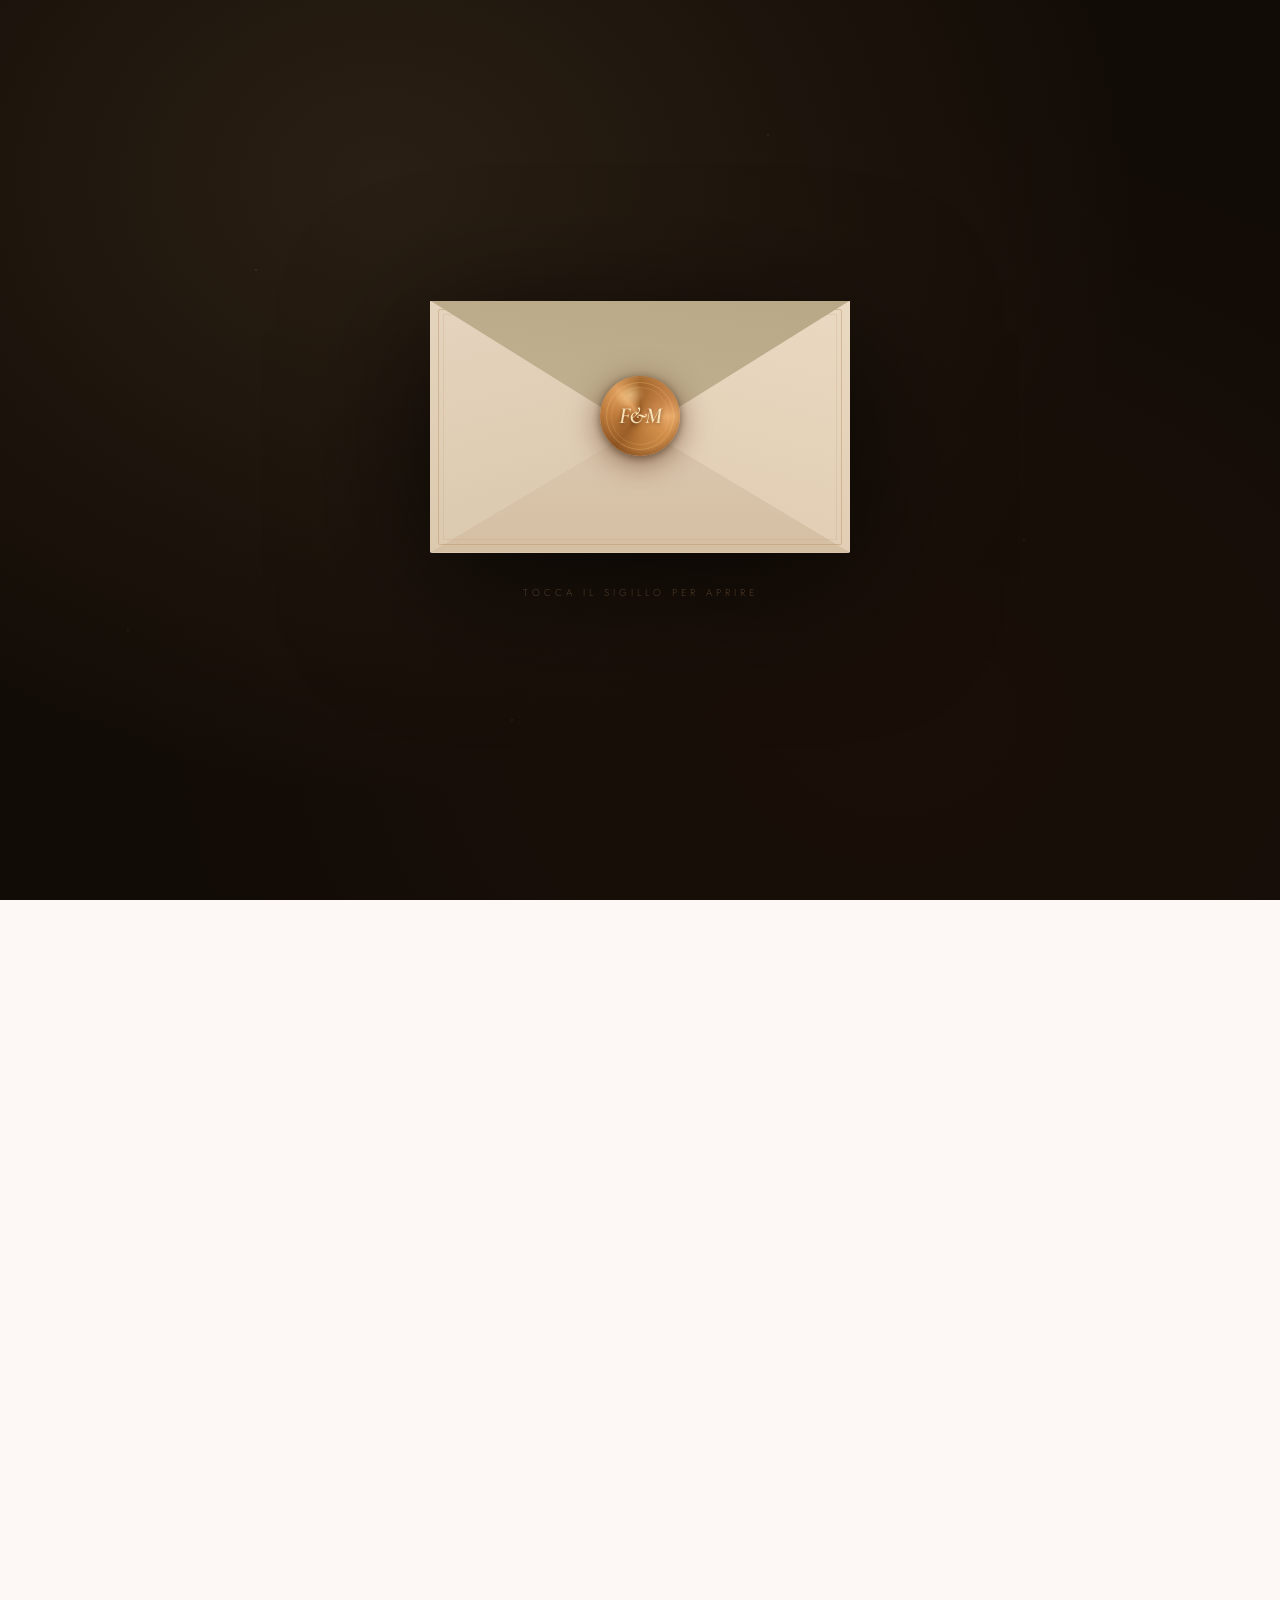
==== index.html @ bd27b8a8 "Update index.html Aggiunta busta animata" ====
<!DOCTYPE html>
<html lang="it">
<head>
  <meta charset="UTF-8"/>
  <meta name="viewport" content="width=device-width, initial-scale=1.0"/>
  <title>Francesco & Marilena — 17 Giugno 2027</title>
  <link rel="preconnect" href="https://fonts.googleapis.com">
  <link href="https://fonts.googleapis.com/css2?family=Cormorant+Garamond:ital,wght@0,300;0,400;0,600;1,300;1,400&family=Jost:wght@300;400&display=swap" rel="stylesheet">
  <style>
    *, *::before, *::after { box-sizing: border-box; margin: 0; padding: 0; }
    :root {
      --cream: #fdf8f5;
      --gold: #c4956a;
      --gold-light: #e8d5c8;
      --brown-dark: #2c2220;
      --brown-mid: #6b5548;
      --brown-light: #8a7060;
    }
    html, body { height: 100%; font-family: 'Jost', sans-serif; font-weight: 300; background: var(--cream); }
    body { max-width: 720px; margin: 0 auto; }

    /* ══════════════════════════════
       ENVELOPE SCREEN
    ══════════════════════════════ */
    #envelope-screen {
      position: fixed; inset: 0; z-index: 1000;
      display: flex; align-items: center; justify-content: center;
      overflow: hidden;
      transition: opacity 1s ease;
    }
    #envelope-screen.hide { opacity: 0; pointer-events: none; }

    /* Marble/dark linen background */
    .env-bg {
      position: absolute; inset: 0;
      background:
        radial-gradient(ellipse at 30% 20%, #2a1f14 0%, transparent 60%),
        radial-gradient(ellipse at 70% 80%, #1a0f08 0%, transparent 60%),
        #120c06;
    }

    /* Subtle gold dust particles */
    .env-bg::after {
      content: '';
      position: absolute; inset: 0;
      background-image:
        radial-gradient(1px 1px at 20% 30%, rgba(196,149,106,0.4) 0%, transparent 100%),
        radial-gradient(1px 1px at 60% 15%, rgba(196,149,106,0.3) 0%, transparent 100%),
        radial-gradient(1px 1px at 80% 60%, rgba(196,149,106,0.25) 0%, transparent 100%),
        radial-gradient(1px 1px at 40% 80%, rgba(196,149,106,0.3) 0%, transparent 100%),
        radial-gradient(1px 1px at 10% 70%, rgba(196,149,106,0.2) 0%, transparent 100%);
      animation: twinkle 4s ease-in-out infinite alternate;
    }
    @keyframes twinkle {
      from { opacity: 0.4; }
      to   { opacity: 1; }
    }

    .env-scene {
      position: relative; z-index: 1;
      display: flex; flex-direction: column; align-items: center; gap: 0;
    }

    /* ── ENVELOPE WRAPPER ── */
    .env-wrap {
      position: relative;
      width: min(420px, 88vw);
    }

    /* ── THE CARD (rises out) ── */
    .env-card {
      position: absolute;
      bottom: 22%;
      left: 50%;
      transform: translateX(-50%) translateY(0px);
      width: 76%;
      z-index: 4;
      opacity: 0;
      transition:
        transform 1.2s cubic-bezier(.15,.85,.2,1) 0.6s,
        opacity   0.4s ease 0.6s;

      /* Luxury card styling */
      background: linear-gradient(145deg, #fefaf7 0%, #f8f0e8 100%);
      border: 0.5px solid rgba(196,149,106,0.4);
      border-radius: 2px;
      padding: 2rem 1.6rem 1.8rem;
      text-align: center;
      box-shadow:
        0 2px 0 rgba(196,149,106,0.2),
        0 8px 40px rgba(0,0,0,0.25),
        inset 0 0 30px rgba(196,149,106,0.04);
    }
    .env-wrap.opening .env-card {
      opacity: 1;
      transform: translateX(-50%) translateY(-105%);
    }

    /* Card inner border */
    .env-card::before {
      content: '';
      position: absolute; inset: 8px;
      border: 0.5px solid rgba(196,149,106,0.25);
      border-radius: 1px;
      pointer-events: none;
    }

    .card-eyebrow {
      font-size: 8px; letter-spacing: 5px; text-transform: uppercase;
      color: var(--gold); margin-bottom: 1rem; opacity: 0.8;
    }
    .card-ornament {
      display: flex; align-items: center; gap: 10px; margin-bottom: 1rem;
    }
    .card-ornament-line { flex: 1; height: 0.5px; background: var(--gold-light); }
    .card-ornament-diamond {
      width: 5px; height: 5px; background: var(--gold);
      transform: rotate(45deg); opacity: 0.7; flex-shrink: 0;
    }
    .card-names {
      font-family: 'Cormorant Garamond', serif;
      font-size: clamp(22px, 6vw, 30px);
      font-weight: 300; font-style: italic;
      color: var(--brown-dark); line-height: 1.15;
      margin-bottom: 0.8rem;
    }
    .card-amp { color: var(--gold); }
    .card-date {
      font-size: 9px; letter-spacing: 4px; text-transform: uppercase;
      color: var(--brown-light); margin-top: 0.4rem;
    }

    /* ── ENVELOPE BOX ── */
    .env-box {
      position: relative;
      width: 100%;
      padding-top: 60%;
      border-radius: 3px;
      overflow: visible;
      filter: drop-shadow(0 30px 70px rgba(0,0,0,0.7));
    }

    /* Base (front face of envelope) */
    .env-base {
      position: absolute; inset: 0;
      background: linear-gradient(160deg, #f2e6d8 0%, #e8d8c4 50%, #ddc9b0 100%);
      border-radius: 3px;
      z-index: 1;
    }

    /* Linen texture overlay */
    .env-base::after {
      content: '';
      position: absolute; inset: 0;
      background-image:
        repeating-linear-gradient(0deg, transparent, transparent 2px, rgba(255,255,255,0.03) 2px, rgba(255,255,255,0.03) 4px),
        repeating-linear-gradient(90deg, transparent, transparent 2px, rgba(255,255,255,0.02) 2px, rgba(255,255,255,0.02) 4px);
      border-radius: 3px;
    }

    /* Gold border frame */
    .env-border {
      position: absolute; inset: 8px;
      border: 0.5px solid rgba(196,149,106,0.5);
      border-radius: 2px;
      z-index: 3;
      pointer-events: none;
    }
    .env-border::before {
      content: '';
      position: absolute; inset: 4px;
      border: 0.5px solid rgba(196,149,106,0.2);
      border-radius: 1px;
    }

    /* Side folds (V shapes) */
    .env-fold-left {
      position: absolute; inset: 0; z-index: 2;
      background: linear-gradient(165deg, #e5d4be 0%, #d8c5a8 100%);
      clip-path: polygon(0 0, 0 100%, 50% 50%);
    }
    .env-fold-right {
      position: absolute; inset: 0; z-index: 2;
      background: linear-gradient(195deg, #ead9c2 0%, #ddc9ae 100%);
      clip-path: polygon(100% 0, 100% 100%, 50% 50%);
    }
    .env-fold-bottom {
      position: absolute; inset: 0; z-index: 2;
      background: linear-gradient(0deg, #d4bfa3 0%, #e2d0b8 100%);
      clip-path: polygon(0 100%, 100% 100%, 50% 50%);
    }

    /* Top flap — opens upward with 3D rotation */
    .env-flap-wrap {
      position: absolute; inset: 0; z-index: 12;
      clip-path: polygon(0 0, 100% 0, 50% 52%);
      transform-origin: top center;
      transform: rotateX(0deg);
      transition: transform 1s cubic-bezier(.4,0,.15,1);
      transform-style: preserve-3d;
    }
    .env-wrap.opening .env-flap-wrap {
      transform: rotateX(-190deg);
    }
    .env-flap-front {
      position: absolute; inset: 0;
      background: linear-gradient(170deg, #eddec8 0%, #e2ceB5 60%, #d8c2a0 100%);
    }
    .env-flap-back {
      position: absolute; inset: 0;
      background: linear-gradient(170deg, #c8b898 0%, #b8a888 100%);
      transform: rotateX(180deg);
      backface-visibility: visible;
    }

    /* Flap inner triangle line */
    .env-flap-front::after {
      content: '';
      position: absolute; bottom: 0; left: 0; right: 0; height: 1px;
      background: linear-gradient(90deg, transparent, rgba(196,149,106,0.4), transparent);
    }

    /* ── WAX SEAL ── */
    .env-seal-wrap {
      position: absolute;
      top: 46%; left: 50%;
      transform: translate(-50%, -50%);
      z-index: 20;
      cursor: pointer;
    }

    .env-seal {
      width: 80px; height: 80px;
      border-radius: 50%;
      position: relative;
      transition: transform 0.35s cubic-bezier(.2,.8,.3,1);
    }
    .env-seal-wrap:hover .env-seal {
      transform: scale(1.12);
    }

    /* Outer glow ring */
    .env-seal::before {
      content: '';
      position: absolute; inset: -6px;
      border-radius: 50%;
      background: radial-gradient(circle, rgba(196,149,106,0.2) 0%, transparent 70%);
      animation: sealGlow 2.5s ease-in-out infinite;
    }
    @keyframes sealGlow {
      0%, 100% { opacity: 0.4; transform: scale(1); }
      50%       { opacity: 1;   transform: scale(1.08); }
    }

    .env-seal-body {
      width: 100%; height: 100%;
      border-radius: 50%;
      background: conic-gradient(
        from 0deg,
        #a0632a 0deg, #c9854a 60deg, #e8aa6a 90deg,
        #d4924e 120deg, #b87838 180deg, #9a5e28 220deg,
        #c48040 280deg, #e0a060 320deg, #a0632a 360deg
      );
      box-shadow:
        0 6px 30px rgba(80,30,0,0.6),
        0 2px 8px rgba(0,0,0,0.4),
        inset 0 2px 6px rgba(255,200,120,0.3),
        inset 0 -2px 6px rgba(60,20,0,0.4);
      position: relative;
      overflow: hidden;
    }

    /* Shine on wax */
    .env-seal-body::before {
      content: '';
      position: absolute;
      top: 8%; left: 18%;
      width: 40%; height: 30%;
      background: radial-gradient(ellipse, rgba(255,230,170,0.45) 0%, transparent 70%);
      border-radius: 50%;
      transform: rotate(-20deg);
    }

    .env-seal-ring1 {
      position: absolute; inset: 6px;
      border-radius: 50%;
      border: 1px solid rgba(255,215,140,0.25);
    }
    .env-seal-ring2 {
      position: absolute; inset: 11px;
      border-radius: 50%;
      border: 0.5px solid rgba(255,215,140,0.15);
    }
    .env-seal-monogram {
      position: absolute; inset: 0;
      display: flex; align-items: center; justify-content: center;
      font-family: 'Cormorant Garamond', serif;
      font-size: 23px; font-style: italic; font-weight: 600;
      color: rgba(255,238,195,0.92);
      text-shadow: 0 1px 4px rgba(40,10,0,0.6), 0 0 12px rgba(255,180,80,0.2);
      letter-spacing: -1px;
    }

    /* ── HINT TEXT ── */
    .env-hint {
      margin-top: 32px;
      font-size: 10px; letter-spacing: 4px; text-transform: uppercase;
      color: rgba(196,149,106,0.5);
      animation: glimmer 2.5s ease-in-out infinite;
      text-align: center;
    }
    @keyframes glimmer {
      0%, 100% { opacity: 0.3; }
      50%       { opacity: 0.9; }
    }

    /* ══════════════════════════════
       MAIN SITE
    ══════════════════════════════ */
    #site { opacity: 0; transition: opacity 0.9s ease 0.2s; }
    #site.show { opacity: 1; }

    nav {
      position: sticky; top: 0; z-index: 100;
      background: rgba(253,248,245,0.96);
      backdrop-filter: blur(8px);
      border-bottom: 0.5px solid var(--gold-light);
      display: flex; justify-content: center; flex-wrap: wrap;
    }
    nav a {
      font-size: 10px; letter-spacing: 3px; text-transform: uppercase;
      color: var(--brown-light); text-decoration: none;
      padding: 16px 12px; border-bottom: 2px solid transparent;
      transition: color 0.2s, border-color 0.2s;
    }
    nav a:hover, nav a.active { color: var(--gold); border-bottom-color: var(--gold); }

    .hero {
      position: relative; text-align: center;
      height: 100vh; min-height: 560px; max-height: 780px;
      display: flex; align-items: center; justify-content: center; overflow: hidden;
    }
    .hero-bg {
      position: absolute; inset: 0;
      background-image: url('commenda.jpg');
      background-size: cover; background-position: center;
      filter: brightness(0.48); transition: transform 10s ease;
    }
    .hero:hover .hero-bg { transform: scale(1.04); }
    .hero-content { position: relative; z-index: 1; padding: 0 2rem; }
    .hero-label {
      font-size: 10px; letter-spacing: 5px; text-transform: uppercase;
      color: rgba(255,255,255,0.7); margin-bottom: 1.4rem;
      opacity: 0; animation: fadeUp 0.8s ease forwards 0.2s;
    }
    .hero-names {
      font-family: 'Cormorant Garamond', serif;
      font-size: clamp(48px, 12vw, 78px);
      font-weight: 300; font-style: italic; color: #fff; line-height: 1.05;
      opacity: 0; animation: fadeUp 0.8s ease forwards 0.4s;
    }
    .hero-amp { color: var(--gold); }
    .hero-date {
      font-size: 11px; letter-spacing: 4px; text-transform: uppercase;
      color: rgba(255,255,255,0.65); margin-top: 1.4rem;
      opacity: 0; animation: fadeUp 0.8s ease forwards 0.6s;
    }
    .hero-scroll {
      position: absolute; bottom: 2.5rem; left: 50%; transform: translateX(-50%);
      z-index: 1; display: flex; flex-direction: column; align-items: center; gap: 8px;
      color: rgba(255,255,255,0.5); font-size: 10px; letter-spacing: 2px; text-transform: uppercase;
      animation: bounce 2s infinite;
    }
    @keyframes bounce {
      0%, 100% { transform: translateX(-50%) translateY(0); }
      50%       { transform: translateX(-50%) translateY(6px); }
    }
    @keyframes fadeUp {
      from { opacity: 0; transform: translateY(16px); }
      to   { opacity: 1; transform: translateY(0); }
    }

    .divider {
      display: flex; align-items: center; gap: 12px;
      padding: 0 2.5rem; margin: 2.5rem 0;
    }
    .div-line { flex: 1; height: 0.5px; background: var(--gold-light); }
    .div-dot { width: 5px; height: 5px; border-radius: 50%; background: var(--gold); opacity: 0.7; }

    .countdown {
      display: flex; justify-content: center; gap: 2rem; padding: 2.5rem 2rem 0;
    }
    .countdown-item { text-align: center; }
    .countdown-num {
      font-family: 'Cormorant Garamond', serif; font-size: 38px;
      font-weight: 300; color: var(--gold); line-height: 1; display: block;
    }
    .countdown-label {
      font-size: 9px; letter-spacing: 2px; text-transform: uppercase;
      color: var(--brown-light); margin-top: 4px;
    }

    .section-label {
      font-size: 10px; letter-spacing: 4px; color: var(--gold);
      text-transform: uppercase; margin-bottom: 0.4rem; text-align: center;
    }
    .body-text {
      font-size: 15px; color: var(--brown-mid); line-height: 1.9;
      text-align: center; max-width: 520px; margin: 0 auto;
    }

    .quick-links {
      display: grid; grid-template-columns: repeat(3, 1fr); gap: 12px;
      padding: 0 2.5rem 3rem;
    }
    .quick-link {
      background: #fff; border: 0.5px solid var(--gold-light);
      border-radius: 12px; padding: 1.4rem 1rem; text-align: center;
      text-decoration: none; transition: border-color 0.2s, transform 0.2s; display: block;
    }
    .quick-link:hover { border-color: var(--gold); transform: translateY(-2px); }
    .quick-link-icon { font-size: 18px; color: var(--gold); opacity: 0.8; margin-bottom: 8px; }
    .quick-link-label { font-size: 10px; letter-spacing: 2px; text-transform: uppercase; color: var(--brown-light); }

    footer {
      text-align: center; padding: 3rem 2rem 2rem;
      border-top: 0.5px solid var(--gold-light); margin-top: 2rem;
    }
    .footer-names { font-family: 'Cormorant Garamond', serif; font-size: 26px; font-style: italic; color: var(--gold); opacity: 0.8; }
    .footer-sub { font-size: 10px; letter-spacing: 3px; color: var(--brown-light); text-transform: uppercase; margin-top: 6px; }
    .footer-nav { display: flex; justify-content: center; gap: 16px; margin-top: 1.5rem; flex-wrap: wrap; }
    .footer-nav a { font-size: 10px; letter-spacing: 2px; text-transform: uppercase; color: var(--brown-light); text-decoration: none; transition: color 0.2s; }
    .footer-nav a:hover { color: var(--gold); }

    @media (max-width: 500px) {
      .quick-links { grid-template-columns: 1fr 1fr; }
      nav a { padding: 12px 8px; font-size: 9px; letter-spacing: 2px; }
      .countdown { gap: 1.2rem; }
    }
  </style>
</head>
<body>

<!-- ═══════ ENVELOPE ═══════ -->
<div id="envelope-screen">
  <div class="env-bg"></div>

  <div class="env-scene">
    <div class="env-wrap" id="envWrap">

      <!-- CARD that rises -->
      <div class="env-card">
        <p class="card-eyebrow">Save the date</p>
        <div class="card-ornament">
          <div class="card-ornament-line"></div>
          <div class="card-ornament-diamond"></div>
          <div class="card-ornament-line"></div>
        </div>
        <h2 class="card-names">Francesco <span class="card-amp">&</span> Marilena</h2>
        <div class="card-ornament" style="margin-top:0.8rem; margin-bottom:0.6rem;">
          <div class="card-ornament-line"></div>
          <div class="card-ornament-diamond"></div>
          <div class="card-ornament-line"></div>
        </div>
        <p class="card-date">17 · VI · 2027 &nbsp;·&nbsp; Sicilia</p>
      </div>

      <!-- ENVELOPE BOX -->
      <div class="env-box" style="perspective: 900px;">
        <div class="env-base"></div>
        <div class="env-fold-left"></div>
        <div class="env-fold-right"></div>
        <div class="env-fold-bottom"></div>
        <div class="env-border"></div>

        <!-- TOP FLAP -->
        <div class="env-flap-wrap" style="perspective: 900px;">
          <div class="env-flap-front"></div>
          <div class="env-flap-back"></div>
        </div>

        <!-- WAX SEAL -->
        <div class="env-seal-wrap" id="envSeal">
          <div class="env-seal">
            <div class="env-seal-body">
              <div class="env-seal-ring1"></div>
              <div class="env-seal-ring2"></div>
              <div class="env-seal-monogram">F&M</div>
            </div>
          </div>
        </div>

      </div>
    </div>

    <p class="env-hint">tocca il sigillo per aprire</p>
  </div>
</div>

<!-- ═══════ SITE ═══════ -->
<div id="site">
  <nav>
    <a href="index.html" class="active">Home</a>
    <a href="storia.html">Storia</a>
    <a href="cerimonia.html">Cerimonia</a>
    <a href="ricevimento.html">Ricevimento</a>
    <a href="programma.html">Programma</a>
    <a href="rsvp.html">RSVP</a>
    <a href="regalo.html">Regalo</a>
  </nav>

  <div class="hero">
    <div class="hero-bg"></div>
    <div class="hero-content">
      <p class="hero-label">Si sposano</p>
      <h1 class="hero-names">Francesco <span class="hero-amp">&</span> Marilena</h1>
      <p class="hero-date">17 Giugno 2027 &nbsp;·&nbsp; Sicilia</p>
    </div>
    <div class="hero-scroll"><span>↓</span>scorri</div>
  </div>

  <div class="countdown">
    <div class="countdown-item"><span class="countdown-num" id="cd-days">—</span><span class="countdown-label">Giorni</span></div>
    <div class="countdown-item"><span class="countdown-num" id="cd-hours">—</span><span class="countdown-label">Ore</span></div>
    <div class="countdown-item"><span class="countdown-num" id="cd-mins">—</span><span class="countdown-label">Minuti</span></div>
    <div class="countdown-item"><span class="countdown-num" id="cd-secs">—</span><span class="countdown-label">Secondi</span></div>
  </div>

  <div class="divider"><div class="div-line"></div><div class="div-dot"></div><div class="div-line"></div></div>

  <div style="padding: 0 2.5rem 2rem; text-align: center;">
    <p class="section-label">Vi aspettiamo</p>
    <p class="body-text">"Vi aspettiamo per condividere con voi il giorno più bello della nostra vita, tra i profumi e i colori della nostra amata Sicilia."</p>
  </div>

  <div class="quick-links">
    <a class="quick-link" href="storia.html"><div class="quick-link-icon">✦</div><div class="quick-link-label">La nostra storia</div></a>
    <a class="quick-link" href="cerimonia.html"><div class="quick-link-icon">✦</div><div class="quick-link-label">Cerimonia</div></a>
    <a class="quick-link" href="ricevimento.html"><div class="quick-link-icon">✦</div><div class="quick-link-label">Ricevimento</div></a>
    <a class="quick-link" href="programma.html"><div class="quick-link-icon">✦</div><div class="quick-link-label">Programma</div></a>
    <a class="quick-link" href="rsvp.html"><div class="quick-link-icon">✦</div><div class="quick-link-label">RSVP</div></a>
    <a class="quick-link" href="regalo.html"><div class="quick-link-icon">✦</div><div class="quick-link-label">Lista nozze</div></a>
  </div>

  <footer>
    <p class="footer-names">Francesco & Marilena</p>
    <p class="footer-sub">17 Giugno 2027 · Con amore</p>
    <nav class="footer-nav">
      <a href="storia.html">Storia</a>
      <a href="cerimonia.html">Cerimonia</a>
      <a href="ricevimento.html">Ricevimento</a>
      <a href="programma.html">Programma</a>
      <a href="rsvp.html">RSVP</a>
      <a href="regalo.html">Regalo</a>
    </nav>
  </footer>
</div>

<script>
  const seal   = document.getElementById('envSeal');
  const wrap   = document.getElementById('envWrap');
  const screen = document.getElementById('envelope-screen');
  const site   = document.getElementById('site');

  seal.addEventListener('click', () => {
    wrap.classList.add('opening');
    setTimeout(() => {
      screen.classList.add('hide');
      site.classList.add('show');
    }, 1800);
  });

  screen.addEventListener('transitionend', e => {
    if (e.propertyName === 'opacity' && screen.classList.contains('hide')) {
      screen.style.display = 'none';
    }
  });

  function tick() {
    const diff = new Date('2027-06-17T16:00:00') - new Date();
    if (diff <= 0) return;
    document.getElementById('cd-days').textContent  = Math.floor(diff / 86400000);
    document.getElementById('cd-hours').textContent = Math.floor((diff % 86400000) / 3600000);
    document.getElementById('cd-mins').textContent  = Math.floor((diff % 3600000) / 60000);
    document.getElementById('cd-secs').textContent  = Math.floor((diff % 60000) / 1000);
  }
  tick(); setInterval(tick, 1000);
</script>
</body>
</html>
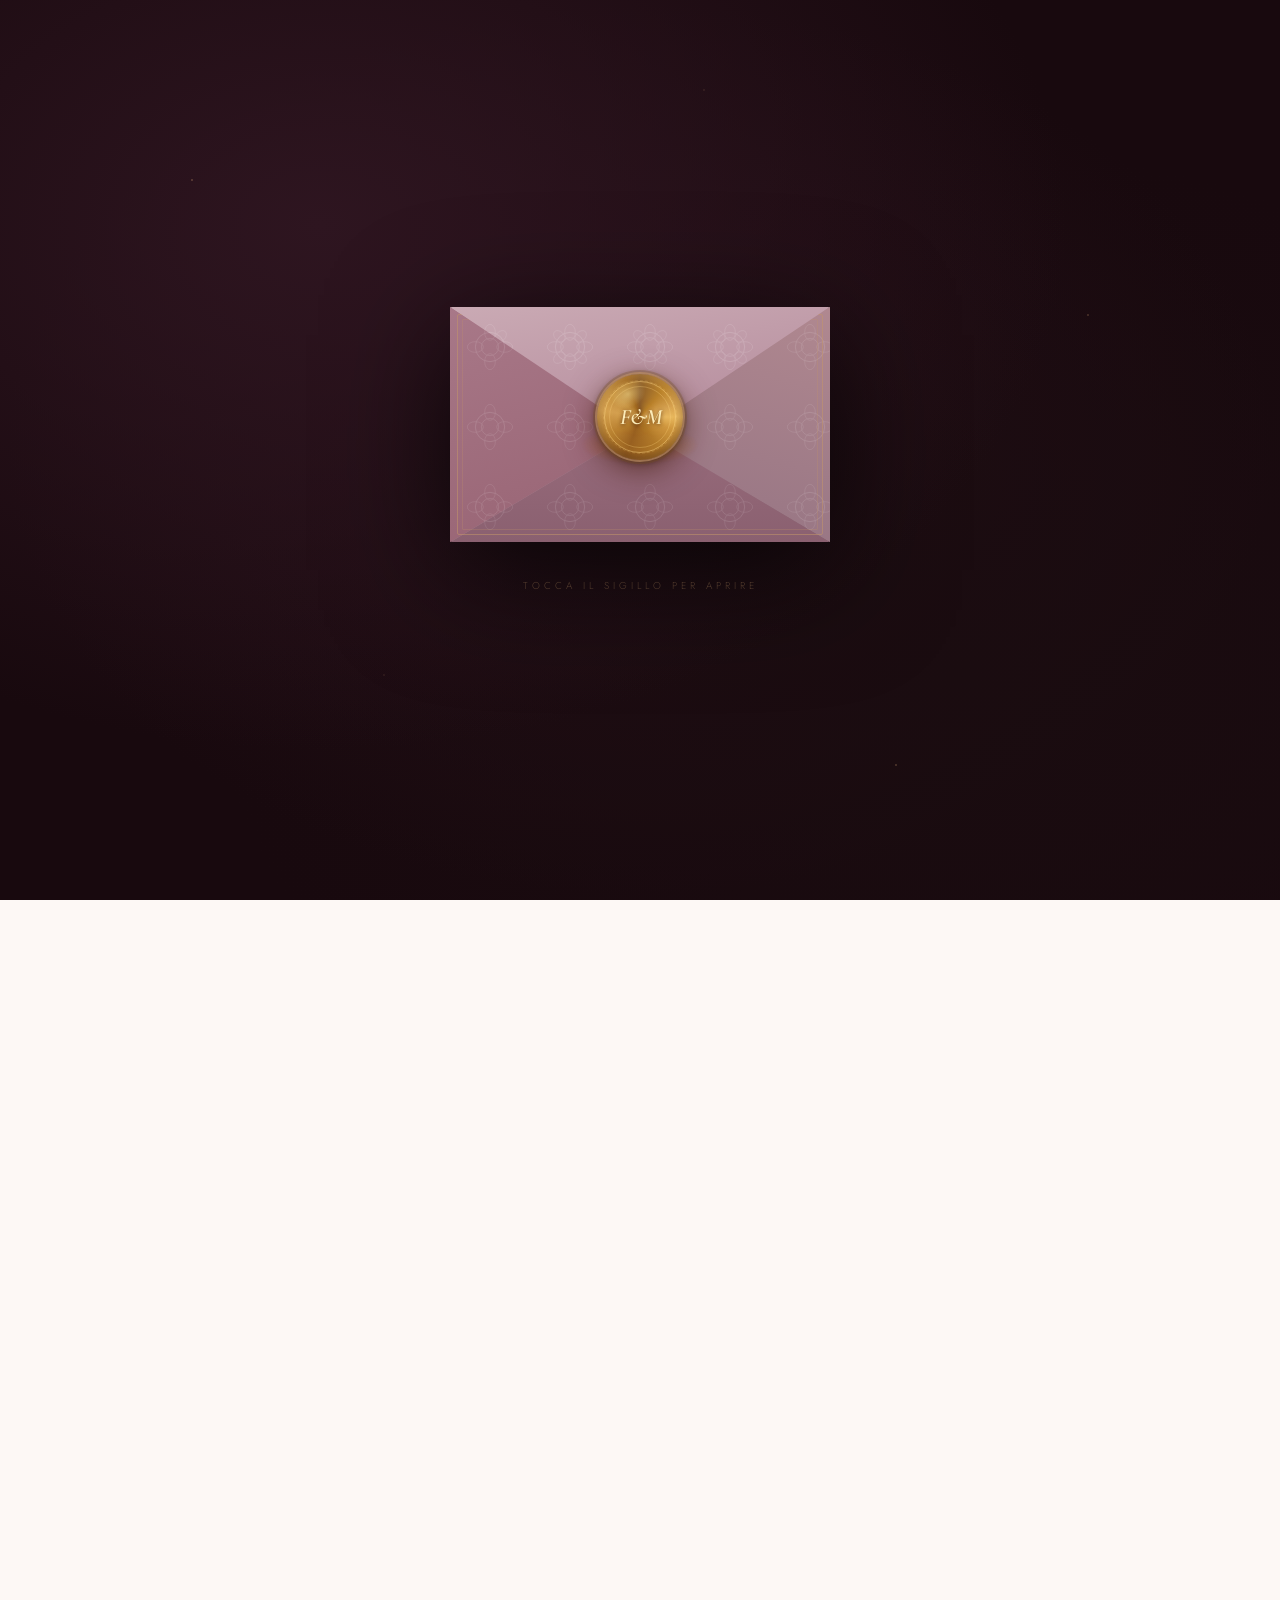
==== commit e23a6983: "Update index.html Biglietto in anteprima" ====
--- a/index.html
+++ b/index.html
@@ -5,7 +5,7 @@
   <meta name="viewport" content="width=device-width, initial-scale=1.0"/>
   <title>Francesco & Marilena — 17 Giugno 2027</title>
   <link rel="preconnect" href="https://fonts.googleapis.com">
-  <link href="https://fonts.googleapis.com/css2?family=Cormorant+Garamond:ital,wght@0,300;0,400;0,600;1,300;1,400&family=Jost:wght@300;400&display=swap" rel="stylesheet">
+  <link href="https://fonts.googleapis.com/css2?family=Cormorant+Garamond:ital,wght@0,300;0,400;0,600;1,300;1,400;1,600&family=Jost:wght@300;400&display=swap" rel="stylesheet">
   <style>
     *, *::before, *::after { box-sizing: border-box; margin: 0; padding: 0; }
     :root {
@@ -15,8 +15,19 @@
       --brown-dark: #2c2220;
       --brown-mid: #6b5548;
       --brown-light: #8a7060;
-    }
-    html, body { height: 100%; font-family: 'Jost', sans-serif; font-weight: 300; background: var(--cream); }
+      --rose: #c9a4a8;
+      --rose-dark: #a07880;
+      --rose-deep: #7a5460;
+      --rose-light: #e8d0d4;
+      --rose-mid: #d4b0b8;
+    }
+    html, body {
+      height: 100%;
+      font-family: 'Jost', sans-serif;
+      font-weight: 300;
+      background: var(--cream);
+      -webkit-tap-highlight-color: transparent;
+    }
     body { max-width: 720px; margin: 0 auto; }
 
     /* ══════════════════════════════
@@ -25,293 +36,321 @@
     #envelope-screen {
       position: fixed; inset: 0; z-index: 1000;
       display: flex; align-items: center; justify-content: center;
-      overflow: hidden;
+      background: #1e0f14;
       transition: opacity 1s ease;
+      touch-action: manipulation;
     }
     #envelope-screen.hide { opacity: 0; pointer-events: none; }
 
-    /* Marble/dark linen background */
+    /* Dark rose background */
     .env-bg {
       position: absolute; inset: 0;
       background:
-        radial-gradient(ellipse at 30% 20%, #2a1f14 0%, transparent 60%),
-        radial-gradient(ellipse at 70% 80%, #1a0f08 0%, transparent 60%),
-        #120c06;
-    }
-
-    /* Subtle gold dust particles */
+        radial-gradient(ellipse at 25% 25%, #2e1520 0%, transparent 55%),
+        radial-gradient(ellipse at 75% 75%, #1a0c10 0%, transparent 55%),
+        radial-gradient(ellipse at 50% 50%, #251018 0%, transparent 70%),
+        #18090e;
+    }
     .env-bg::after {
       content: '';
       position: absolute; inset: 0;
       background-image:
-        radial-gradient(1px 1px at 20% 30%, rgba(196,149,106,0.4) 0%, transparent 100%),
-        radial-gradient(1px 1px at 60% 15%, rgba(196,149,106,0.3) 0%, transparent 100%),
-        radial-gradient(1px 1px at 80% 60%, rgba(196,149,106,0.25) 0%, transparent 100%),
-        radial-gradient(1px 1px at 40% 80%, rgba(196,149,106,0.3) 0%, transparent 100%),
-        radial-gradient(1px 1px at 10% 70%, rgba(196,149,106,0.2) 0%, transparent 100%);
-      animation: twinkle 4s ease-in-out infinite alternate;
-    }
-    @keyframes twinkle {
-      from { opacity: 0.4; }
-      to   { opacity: 1; }
-    }
+        radial-gradient(1.5px 1.5px at 15% 20%, rgba(196,149,106,0.5) 0%, transparent 100%),
+        radial-gradient(1px 1px at 55% 10%, rgba(196,149,106,0.35) 0%, transparent 100%),
+        radial-gradient(1.5px 1.5px at 85% 35%, rgba(196,149,106,0.4) 0%, transparent 100%),
+        radial-gradient(1px 1px at 30% 75%, rgba(196,149,106,0.3) 0%, transparent 100%),
+        radial-gradient(1.5px 1.5px at 70% 85%, rgba(196,149,106,0.45) 0%, transparent 100%),
+        radial-gradient(1px 1px at 45% 55%, rgba(201,164,168,0.3) 0%, transparent 100%);
+      animation: twinkle 3.5s ease-in-out infinite alternate;
+    }
+    @keyframes twinkle { from { opacity: 0.4; } to { opacity: 1; } }
 
     .env-scene {
       position: relative; z-index: 1;
       display: flex; flex-direction: column; align-items: center; gap: 0;
-    }
-
-    /* ── ENVELOPE WRAPPER ── */
+      width: 100%;
+    }
+
     .env-wrap {
       position: relative;
-      width: min(420px, 88vw);
-    }
-
-    /* ── THE CARD (rises out) ── */
+      width: min(380px, 86vw);
+      user-select: none;
+      -webkit-user-select: none;
+    }
+
+    /* ── RISING CARD ── */
     .env-card {
       position: absolute;
-      bottom: 22%;
+      bottom: 20%;
       left: 50%;
       transform: translateX(-50%) translateY(0px);
-      width: 76%;
+      width: 78%;
       z-index: 4;
       opacity: 0;
-      transition:
-        transform 1.2s cubic-bezier(.15,.85,.2,1) 0.6s,
-        opacity   0.4s ease 0.6s;
-
-      /* Luxury card styling */
-      background: linear-gradient(145deg, #fefaf7 0%, #f8f0e8 100%);
-      border: 0.5px solid rgba(196,149,106,0.4);
+      transition: transform 1.3s cubic-bezier(.12,.88,.18,1) 0.55s,
+                  opacity  0.45s ease 0.55s;
+      background: linear-gradient(145deg, #fefaf7 0%, #f9f0e8 100%);
+      border: 0.5px solid rgba(196,149,106,0.45);
       border-radius: 2px;
-      padding: 2rem 1.6rem 1.8rem;
+      padding: 1.8rem 1.4rem 1.6rem;
       text-align: center;
-      box-shadow:
-        0 2px 0 rgba(196,149,106,0.2),
-        0 8px 40px rgba(0,0,0,0.25),
-        inset 0 0 30px rgba(196,149,106,0.04);
+      box-shadow: 0 4px 40px rgba(0,0,0,0.3), inset 0 0 20px rgba(196,149,106,0.04);
     }
     .env-wrap.opening .env-card {
       opacity: 1;
-      transform: translateX(-50%) translateY(-105%);
-    }
-
-    /* Card inner border */
+      transform: translateX(-50%) translateY(-108%);
+    }
     .env-card::before {
       content: '';
-      position: absolute; inset: 8px;
-      border: 0.5px solid rgba(196,149,106,0.25);
-      border-radius: 1px;
+      position: absolute; inset: 7px;
+      border: 0.5px solid rgba(196,149,106,0.22);
       pointer-events: none;
     }
-
     .card-eyebrow {
       font-size: 8px; letter-spacing: 5px; text-transform: uppercase;
-      color: var(--gold); margin-bottom: 1rem; opacity: 0.8;
-    }
-    .card-ornament {
-      display: flex; align-items: center; gap: 10px; margin-bottom: 1rem;
-    }
-    .card-ornament-line { flex: 1; height: 0.5px; background: var(--gold-light); }
-    .card-ornament-diamond {
+      color: var(--gold); margin-bottom: 0.9rem; opacity: 0.85;
+    }
+    .card-orn {
+      display: flex; align-items: center; gap: 8px; margin-bottom: 0.9rem;
+    }
+    .card-orn-line { flex: 1; height: 0.5px; background: var(--gold-light); }
+    .card-orn-d {
       width: 5px; height: 5px; background: var(--gold);
-      transform: rotate(45deg); opacity: 0.7; flex-shrink: 0;
+      transform: rotate(45deg); opacity: 0.65; flex-shrink: 0;
     }
     .card-names {
       font-family: 'Cormorant Garamond', serif;
-      font-size: clamp(22px, 6vw, 30px);
+      font-size: clamp(20px, 5.5vw, 28px);
       font-weight: 300; font-style: italic;
-      color: var(--brown-dark); line-height: 1.15;
-      margin-bottom: 0.8rem;
+      color: var(--brown-dark); line-height: 1.15; margin-bottom: 0.8rem;
     }
     .card-amp { color: var(--gold); }
     .card-date {
       font-size: 9px; letter-spacing: 4px; text-transform: uppercase;
-      color: var(--brown-light); margin-top: 0.4rem;
+      color: var(--brown-light);
     }
 
     /* ── ENVELOPE BOX ── */
     .env-box {
       position: relative;
       width: 100%;
-      padding-top: 60%;
-      border-radius: 3px;
-      overflow: visible;
-      filter: drop-shadow(0 30px 70px rgba(0,0,0,0.7));
-    }
-
-    /* Base (front face of envelope) */
+      padding-top: 62%;
+      border-radius: 4px;
+      filter: drop-shadow(0 28px 60px rgba(0,0,0,0.75));
+    }
+
+    /* Base */
     .env-base {
-      position: absolute; inset: 0;
-      background: linear-gradient(160deg, #f2e6d8 0%, #e8d8c4 50%, #ddc9b0 100%);
-      border-radius: 3px;
+      position: absolute; inset: 0; border-radius: 4px; overflow: hidden;
+      background: linear-gradient(145deg, #c4a0ac 0%, #b08898 40%, #9a7080 100%);
+    }
+
+    /* Rose pattern SVG overlay — embossed effect */
+    .env-roses {
+      position: absolute; inset: 0;
+      border-radius: 4px; overflow: hidden;
+      opacity: 0.22;
+      background-image: url("data:image/svg+xml,%3Csvg xmlns='http://www.w3.org/2000/svg' width='120' height='120'%3E%3Ccircle cx='60' cy='60' r='22' fill='none' stroke='%23fff' stroke-width='1.2'/%3E%3Ccircle cx='60' cy='60' r='14' fill='none' stroke='%23fff' stroke-width='1'/%3E%3Ccircle cx='60' cy='60' r='7' fill='none' stroke='%23fff' stroke-width='0.8'/%3E%3Cellipse cx='60' cy='38' rx='8' ry='12' fill='none' stroke='%23fff' stroke-width='0.8'/%3E%3Cellipse cx='60' cy='82' rx='8' ry='12' fill='none' stroke='%23fff' stroke-width='0.8'/%3E%3Cellipse cx='38' cy='60' rx='12' ry='8' fill='none' stroke='%23fff' stroke-width='0.8'/%3E%3Cellipse cx='82' cy='60' rx='12' ry='8' fill='none' stroke='%23fff' stroke-width='0.8'/%3E%3Cellipse cx='44' cy='44' rx='7' ry='10' fill='none' stroke='%23fff' stroke-width='0.7' transform='rotate(-45 44 44)'/%3E%3Cellipse cx='76' cy='44' rx='7' ry='10' fill='none' stroke='%23fff' stroke-width='0.7' transform='rotate(45 76 44)'/%3E%3Cellipse cx='44' cy='76' rx='7' ry='10' fill='none' stroke='%23fff' stroke-width='0.7' transform='rotate(45 44 76)'/%3E%3Cellipse cx='76' cy='76' rx='7' ry='10' fill='none' stroke='%23fff' stroke-width='0.7' transform='rotate(-45 76 76)'/%3E%3C/svg%3E");
+      background-size: 80px 80px;
+    }
+
+    /* Highlight sheen */
+    .env-sheen {
+      position: absolute; inset: 0; border-radius: 4px;
+      background: linear-gradient(135deg,
+        rgba(255,255,255,0.18) 0%,
+        rgba(255,255,255,0.06) 30%,
+        rgba(0,0,0,0.08) 70%,
+        rgba(0,0,0,0.18) 100%);
       z-index: 1;
     }
 
-    /* Linen texture overlay */
-    .env-base::after {
-      content: '';
-      position: absolute; inset: 0;
-      background-image:
-        repeating-linear-gradient(0deg, transparent, transparent 2px, rgba(255,255,255,0.03) 2px, rgba(255,255,255,0.03) 4px),
-        repeating-linear-gradient(90deg, transparent, transparent 2px, rgba(255,255,255,0.02) 2px, rgba(255,255,255,0.02) 4px);
-      border-radius: 3px;
-    }
-
-    /* Gold border frame */
+    /* Gold border */
     .env-border {
-      position: absolute; inset: 8px;
-      border: 0.5px solid rgba(196,149,106,0.5);
-      border-radius: 2px;
-      z-index: 3;
-      pointer-events: none;
+      position: absolute; inset: 7px; border-radius: 2px;
+      border: 0.5px solid rgba(196,149,106,0.55);
+      z-index: 3; pointer-events: none;
     }
     .env-border::before {
-      content: '';
-      position: absolute; inset: 4px;
-      border: 0.5px solid rgba(196,149,106,0.2);
-      border-radius: 1px;
-    }
-
-    /* Side folds (V shapes) */
+      content: ''; position: absolute; inset: 4px; border-radius: 1px;
+      border: 0.5px solid rgba(196,149,106,0.25);
+    }
+
+    /* Side & bottom folds */
     .env-fold-left {
       position: absolute; inset: 0; z-index: 2;
-      background: linear-gradient(165deg, #e5d4be 0%, #d8c5a8 100%);
-      clip-path: polygon(0 0, 0 100%, 50% 50%);
+      background: linear-gradient(165deg, #a87888 0%, #956070 100%);
+      clip-path: polygon(0 0, 0 100%, 50% 52%);
+    }
+    .env-fold-left::after {
+      content: ''; position: absolute; inset: 0;
+      background-image: url("data:image/svg+xml,%3Csvg xmlns='http://www.w3.org/2000/svg' width='120' height='120'%3E%3Ccircle cx='60' cy='60' r='22' fill='none' stroke='%23fff' stroke-width='1'/%3E%3Ccircle cx='60' cy='60' r='13' fill='none' stroke='%23fff' stroke-width='0.8'/%3E%3Cellipse cx='60' cy='38' rx='8' ry='12' fill='none' stroke='%23fff' stroke-width='0.7'/%3E%3Cellipse cx='60' cy='82' rx='8' ry='12' fill='none' stroke='%23fff' stroke-width='0.7'/%3E%3Cellipse cx='38' cy='60' rx='12' ry='8' fill='none' stroke='%23fff' stroke-width='0.7'/%3E%3Cellipse cx='82' cy='60' rx='12' ry='8' fill='none' stroke='%23fff' stroke-width='0.7'/%3E%3C/svg%3E");
+      background-size: 80px 80px; opacity: 0.18;
     }
     .env-fold-right {
       position: absolute; inset: 0; z-index: 2;
-      background: linear-gradient(195deg, #ead9c2 0%, #ddc9ae 100%);
-      clip-path: polygon(100% 0, 100% 100%, 50% 50%);
+      background: linear-gradient(195deg, #b08890 0%, #907080 100%);
+      clip-path: polygon(100% 0, 100% 100%, 50% 52%);
+    }
+    .env-fold-right::after {
+      content: ''; position: absolute; inset: 0;
+      background-image: url("data:image/svg+xml,%3Csvg xmlns='http://www.w3.org/2000/svg' width='120' height='120'%3E%3Ccircle cx='60' cy='60' r='22' fill='none' stroke='%23fff' stroke-width='1'/%3E%3Ccircle cx='60' cy='60' r='13' fill='none' stroke='%23fff' stroke-width='0.8'/%3E%3Cellipse cx='60' cy='38' rx='8' ry='12' fill='none' stroke='%23fff' stroke-width='0.7'/%3E%3Cellipse cx='60' cy='82' rx='8' ry='12' fill='none' stroke='%23fff' stroke-width='0.7'/%3E%3Cellipse cx='38' cy='60' rx='12' ry='8' fill='none' stroke='%23fff' stroke-width='0.7'/%3E%3Cellipse cx='82' cy='60' rx='12' ry='8' fill='none' stroke='%23fff' stroke-width='0.7'/%3E%3C/svg%3E");
+      background-size: 80px 80px; opacity: 0.18;
     }
     .env-fold-bottom {
       position: absolute; inset: 0; z-index: 2;
-      background: linear-gradient(0deg, #d4bfa3 0%, #e2d0b8 100%);
-      clip-path: polygon(0 100%, 100% 100%, 50% 50%);
-    }
-
-    /* Top flap — opens upward with 3D rotation */
+      background: linear-gradient(0deg, #8a6070 0%, #a87888 100%);
+      clip-path: polygon(0 100%, 100% 100%, 50% 52%);
+    }
+    .env-fold-bottom::after {
+      content: ''; position: absolute; inset: 0;
+      background-image: url("data:image/svg+xml,%3Csvg xmlns='http://www.w3.org/2000/svg' width='120' height='120'%3E%3Ccircle cx='60' cy='60' r='22' fill='none' stroke='%23fff' stroke-width='1'/%3E%3Ccircle cx='60' cy='60' r='13' fill='none' stroke='%23fff' stroke-width='0.8'/%3E%3Cellipse cx='60' cy='38' rx='8' ry='12' fill='none' stroke='%23fff' stroke-width='0.7'/%3E%3Cellipse cx='60' cy='82' rx='8' ry='12' fill='none' stroke='%23fff' stroke-width='0.7'/%3E%3Cellipse cx='38' cy='60' rx='12' ry='8' fill='none' stroke='%23fff' stroke-width='0.7'/%3E%3Cellipse cx='82' cy='60' rx='12' ry='8' fill='none' stroke='%23fff' stroke-width='0.7'/%3E%3C/svg%3E");
+      background-size: 80px 80px; opacity: 0.18;
+    }
+
+    /* TOP FLAP */
     .env-flap-wrap {
       position: absolute; inset: 0; z-index: 12;
-      clip-path: polygon(0 0, 100% 0, 50% 52%);
+      clip-path: polygon(0 0, 100% 0, 50% 54%);
       transform-origin: top center;
       transform: rotateX(0deg);
       transition: transform 1s cubic-bezier(.4,0,.15,1);
       transform-style: preserve-3d;
-    }
-    .env-wrap.opening .env-flap-wrap {
-      transform: rotateX(-190deg);
-    }
+      perspective: 800px;
+    }
+    .env-wrap.opening .env-flap-wrap { transform: rotateX(-188deg); }
+
     .env-flap-front {
       position: absolute; inset: 0;
-      background: linear-gradient(170deg, #eddec8 0%, #e2ceB5 60%, #d8c2a0 100%);
+      background: linear-gradient(170deg, #caaab4 0%, #b890a0 50%, #a07888 100%);
+      backface-visibility: hidden;
+    }
+    .env-flap-front::after {
+      content: ''; position: absolute; inset: 0;
+      background-image: url("data:image/svg+xml,%3Csvg xmlns='http://www.w3.org/2000/svg' width='120' height='120'%3E%3Ccircle cx='60' cy='60' r='22' fill='none' stroke='%23fff' stroke-width='1.1'/%3E%3Ccircle cx='60' cy='60' r='14' fill='none' stroke='%23fff' stroke-width='0.9'/%3E%3Cellipse cx='60' cy='38' rx='8' ry='12' fill='none' stroke='%23fff' stroke-width='0.8'/%3E%3Cellipse cx='60' cy='82' rx='8' ry='12' fill='none' stroke='%23fff' stroke-width='0.8'/%3E%3Cellipse cx='38' cy='60' rx='12' ry='8' fill='none' stroke='%23fff' stroke-width='0.8'/%3E%3Cellipse cx='82' cy='60' rx='12' ry='8' fill='none' stroke='%23fff' stroke-width='0.8'/%3E%3Cellipse cx='44' cy='44' rx='7' ry='10' fill='none' stroke='%23fff' stroke-width='0.7' transform='rotate(-45 44 44)'/%3E%3Cellipse cx='76' cy='44' rx='7' ry='10' fill='none' stroke='%23fff' stroke-width='0.7' transform='rotate(45 76 44)'/%3E%3Cellipse cx='44' cy='76' rx='7' ry='10' fill='none' stroke='%23fff' stroke-width='0.7' transform='rotate(45 44 76)'/%3E%3Cellipse cx='76' cy='76' rx='7' ry='10' fill='none' stroke='%23fff' stroke-width='0.7' transform='rotate(-45 76 76)'/%3E%3C/svg%3E");
+      background-size: 80px 80px; opacity: 0.2;
     }
     .env-flap-back {
       position: absolute; inset: 0;
-      background: linear-gradient(170deg, #c8b898 0%, #b8a888 100%);
+      background: linear-gradient(170deg, #8a6878 0%, #7a5868 100%);
       transform: rotateX(180deg);
-      backface-visibility: visible;
-    }
-
-    /* Flap inner triangle line */
-    .env-flap-front::after {
-      content: '';
-      position: absolute; bottom: 0; left: 0; right: 0; height: 1px;
-      background: linear-gradient(90deg, transparent, rgba(196,149,106,0.4), transparent);
+      backface-visibility: hidden;
     }
 
     /* ── WAX SEAL ── */
     .env-seal-wrap {
       position: absolute;
-      top: 46%; left: 50%;
+      top: 47%; left: 50%;
       transform: translate(-50%, -50%);
       z-index: 20;
       cursor: pointer;
+      touch-action: manipulation;
+      -webkit-tap-highlight-color: transparent;
     }
 
     .env-seal {
-      width: 80px; height: 80px;
+      width: 86px; height: 86px;
       border-radius: 50%;
       position: relative;
-      transition: transform 0.35s cubic-bezier(.2,.8,.3,1);
-    }
-    .env-seal-wrap:hover .env-seal {
-      transform: scale(1.12);
-    }
-
-    /* Outer glow ring */
+      transition: transform 0.3s cubic-bezier(.2,.8,.3,1);
+    }
+    .env-seal-wrap:hover .env-seal,
+    .env-seal-wrap:active .env-seal { transform: scale(1.1); }
+
+    /* Outer pulse ring */
     .env-seal::before {
-      content: '';
-      position: absolute; inset: -6px;
-      border-radius: 50%;
-      background: radial-gradient(circle, rgba(196,149,106,0.2) 0%, transparent 70%);
-      animation: sealGlow 2.5s ease-in-out infinite;
-    }
-    @keyframes sealGlow {
-      0%, 100% { opacity: 0.4; transform: scale(1); }
-      50%       { opacity: 1;   transform: scale(1.08); }
+      content: ''; position: absolute; inset: -8px; border-radius: 50%;
+      background: radial-gradient(circle, rgba(196,149,106,0.25) 0%, transparent 70%);
+      animation: sealPulse 2.8s ease-in-out infinite;
+    }
+    @keyframes sealPulse {
+      0%, 100% { opacity: 0.3; transform: scale(1); }
+      50%       { opacity: 1;   transform: scale(1.12); }
     }
 
     .env-seal-body {
-      width: 100%; height: 100%;
-      border-radius: 50%;
+      width: 100%; height: 100%; border-radius: 50%;
       background: conic-gradient(
         from 0deg,
-        #a0632a 0deg, #c9854a 60deg, #e8aa6a 90deg,
-        #d4924e 120deg, #b87838 180deg, #9a5e28 220deg,
-        #c48040 280deg, #e0a060 320deg, #a0632a 360deg
+        #8a5c2a 0deg, #b8802a 40deg, #d4a050 70deg,
+        #e8b860 90deg, #d09840 110deg, #b07828 150deg,
+        #986020 200deg, #b88030 240deg, #d4a050 280deg,
+        #c49040 310deg, #a06820 340deg, #8a5c2a 360deg
       );
       box-shadow:
-        0 6px 30px rgba(80,30,0,0.6),
-        0 2px 8px rgba(0,0,0,0.4),
-        inset 0 2px 6px rgba(255,200,120,0.3),
-        inset 0 -2px 6px rgba(60,20,0,0.4);
-      position: relative;
-      overflow: hidden;
-    }
-
-    /* Shine on wax */
+        0 0 0 2px rgba(196,149,106,0.6),
+        0 0 0 4px rgba(120,80,30,0.3),
+        0 8px 32px rgba(60,20,0,0.7),
+        0 2px 8px rgba(0,0,0,0.5),
+        inset 0 2px 8px rgba(255,210,120,0.35),
+        inset 0 -3px 8px rgba(40,10,0,0.5);
+      position: relative; overflow: hidden;
+    }
+
+    /* Shine */
     .env-seal-body::before {
-      content: '';
-      position: absolute;
-      top: 8%; left: 18%;
-      width: 40%; height: 30%;
-      background: radial-gradient(ellipse, rgba(255,230,170,0.45) 0%, transparent 70%);
-      border-radius: 50%;
-      transform: rotate(-20deg);
-    }
-
-    .env-seal-ring1 {
-      position: absolute; inset: 6px;
-      border-radius: 50%;
-      border: 1px solid rgba(255,215,140,0.25);
-    }
-    .env-seal-ring2 {
-      position: absolute; inset: 11px;
-      border-radius: 50%;
-      border: 0.5px solid rgba(255,215,140,0.15);
-    }
+      content: ''; position: absolute;
+      top: 7%; left: 15%; width: 42%; height: 32%;
+      background: radial-gradient(ellipse, rgba(255,235,160,0.5) 0%, transparent 70%);
+      border-radius: 50%; transform: rotate(-25deg);
+    }
+
+    /* Ornate frame inside seal */
+    .env-seal-frame {
+      position: absolute; inset: 7px; border-radius: 50%;
+      border: 1.5px solid rgba(255,215,130,0.5);
+      box-shadow: inset 0 0 6px rgba(255,200,80,0.2);
+    }
+    .env-seal-frame::before {
+      content: ''; position: absolute; inset: 4px; border-radius: 50%;
+      border: 0.8px solid rgba(255,215,130,0.28);
+    }
+    /* Small decorative dots on frame */
+    .env-seal-frame::after {
+      content: ''; position: absolute; inset: -2px; border-radius: 50%;
+      border: 1px dashed rgba(255,215,130,0.2);
+    }
+
     .env-seal-monogram {
       position: absolute; inset: 0;
       display: flex; align-items: center; justify-content: center;
       font-family: 'Cormorant Garamond', serif;
-      font-size: 23px; font-style: italic; font-weight: 600;
-      color: rgba(255,238,195,0.92);
-      text-shadow: 0 1px 4px rgba(40,10,0,0.6), 0 0 12px rgba(255,180,80,0.2);
+      font-size: 22px; font-style: italic; font-weight: 600;
+      color: rgba(255,240,190,0.96);
+      text-shadow:
+        0 1px 4px rgba(40,10,0,0.7),
+        0 0 16px rgba(255,180,60,0.25);
       letter-spacing: -1px;
     }
 
-    /* ── HINT TEXT ── */
+    /* Warm glow under seal */
+    .env-seal-glow {
+      position: absolute;
+      top: 47%; left: 50%;
+      transform: translate(-50%, 20%);
+      width: 120px; height: 40px;
+      background: radial-gradient(ellipse, rgba(180,100,20,0.55) 0%, transparent 70%);
+      border-radius: 50%;
+      z-index: 19;
+      pointer-events: none;
+      animation: glowPulse 2.8s ease-in-out infinite;
+    }
+    @keyframes glowPulse {
+      0%, 100% { opacity: 0.5; }
+      50%       { opacity: 1; }
+    }
+
+    /* ── HINT ── */
     .env-hint {
-      margin-top: 32px;
+      margin-top: 36px;
       font-size: 10px; letter-spacing: 4px; text-transform: uppercase;
       color: rgba(196,149,106,0.5);
       animation: glimmer 2.5s ease-in-out infinite;
       text-align: center;
     }
     @keyframes glimmer {
-      0%, 100% { opacity: 0.3; }
-      50%       { opacity: 0.9; }
+      0%, 100% { opacity: 0.25; }
+      50%       { opacity: 0.85; }
     }
 
     /* ══════════════════════════════
@@ -322,8 +361,7 @@
 
     nav {
       position: sticky; top: 0; z-index: 100;
-      background: rgba(253,248,245,0.96);
-      backdrop-filter: blur(8px);
+      background: rgba(253,248,245,0.96); backdrop-filter: blur(8px);
       border-bottom: 0.5px solid var(--gold-light);
       display: flex; justify-content: center; flex-wrap: wrap;
     }
@@ -379,59 +417,26 @@
       from { opacity: 0; transform: translateY(16px); }
       to   { opacity: 1; transform: translateY(0); }
     }
-
-    .divider {
-      display: flex; align-items: center; gap: 12px;
-      padding: 0 2.5rem; margin: 2.5rem 0;
-    }
+    .divider { display: flex; align-items: center; gap: 12px; padding: 0 2.5rem; margin: 2.5rem 0; }
     .div-line { flex: 1; height: 0.5px; background: var(--gold-light); }
     .div-dot { width: 5px; height: 5px; border-radius: 50%; background: var(--gold); opacity: 0.7; }
-
-    .countdown {
-      display: flex; justify-content: center; gap: 2rem; padding: 2.5rem 2rem 0;
-    }
+    .countdown { display: flex; justify-content: center; gap: 2rem; padding: 2.5rem 2rem 0; }
     .countdown-item { text-align: center; }
-    .countdown-num {
-      font-family: 'Cormorant Garamond', serif; font-size: 38px;
-      font-weight: 300; color: var(--gold); line-height: 1; display: block;
-    }
-    .countdown-label {
-      font-size: 9px; letter-spacing: 2px; text-transform: uppercase;
-      color: var(--brown-light); margin-top: 4px;
-    }
-
-    .section-label {
-      font-size: 10px; letter-spacing: 4px; color: var(--gold);
-      text-transform: uppercase; margin-bottom: 0.4rem; text-align: center;
-    }
-    .body-text {
-      font-size: 15px; color: var(--brown-mid); line-height: 1.9;
-      text-align: center; max-width: 520px; margin: 0 auto;
-    }
-
-    .quick-links {
-      display: grid; grid-template-columns: repeat(3, 1fr); gap: 12px;
-      padding: 0 2.5rem 3rem;
-    }
-    .quick-link {
-      background: #fff; border: 0.5px solid var(--gold-light);
-      border-radius: 12px; padding: 1.4rem 1rem; text-align: center;
-      text-decoration: none; transition: border-color 0.2s, transform 0.2s; display: block;
-    }
+    .countdown-num { font-family: 'Cormorant Garamond', serif; font-size: 38px; font-weight: 300; color: var(--gold); line-height: 1; display: block; }
+    .countdown-label { font-size: 9px; letter-spacing: 2px; text-transform: uppercase; color: var(--brown-light); margin-top: 4px; }
+    .section-label { font-size: 10px; letter-spacing: 4px; color: var(--gold); text-transform: uppercase; margin-bottom: 0.4rem; text-align: center; }
+    .body-text { font-size: 15px; color: var(--brown-mid); line-height: 1.9; text-align: center; max-width: 520px; margin: 0 auto; }
+    .quick-links { display: grid; grid-template-columns: repeat(3, 1fr); gap: 12px; padding: 0 2.5rem 3rem; }
+    .quick-link { background: #fff; border: 0.5px solid var(--gold-light); border-radius: 12px; padding: 1.4rem 1rem; text-align: center; text-decoration: none; transition: border-color 0.2s, transform 0.2s; display: block; }
     .quick-link:hover { border-color: var(--gold); transform: translateY(-2px); }
     .quick-link-icon { font-size: 18px; color: var(--gold); opacity: 0.8; margin-bottom: 8px; }
     .quick-link-label { font-size: 10px; letter-spacing: 2px; text-transform: uppercase; color: var(--brown-light); }
-
-    footer {
-      text-align: center; padding: 3rem 2rem 2rem;
-      border-top: 0.5px solid var(--gold-light); margin-top: 2rem;
-    }
+    footer { text-align: center; padding: 3rem 2rem 2rem; border-top: 0.5px solid var(--gold-light); margin-top: 2rem; }
     .footer-names { font-family: 'Cormorant Garamond', serif; font-size: 26px; font-style: italic; color: var(--gold); opacity: 0.8; }
     .footer-sub { font-size: 10px; letter-spacing: 3px; color: var(--brown-light); text-transform: uppercase; margin-top: 6px; }
     .footer-nav { display: flex; justify-content: center; gap: 16px; margin-top: 1.5rem; flex-wrap: wrap; }
     .footer-nav a { font-size: 10px; letter-spacing: 2px; text-transform: uppercase; color: var(--brown-light); text-decoration: none; transition: color 0.2s; }
     .footer-nav a:hover { color: var(--gold); }
-
     @media (max-width: 500px) {
       .quick-links { grid-template-columns: 1fr 1fr; }
       nav a { padding: 12px 8px; font-size: 9px; letter-spacing: 2px; }
@@ -444,55 +449,48 @@
 <!-- ═══════ ENVELOPE ═══════ -->
 <div id="envelope-screen">
   <div class="env-bg"></div>
-
   <div class="env-scene">
     <div class="env-wrap" id="envWrap">
 
-      <!-- CARD that rises -->
+      <!-- Rising card -->
       <div class="env-card">
         <p class="card-eyebrow">Save the date</p>
-        <div class="card-ornament">
-          <div class="card-ornament-line"></div>
-          <div class="card-ornament-diamond"></div>
-          <div class="card-ornament-line"></div>
-        </div>
+        <div class="card-orn"><div class="card-orn-line"></div><div class="card-orn-d"></div><div class="card-orn-line"></div></div>
         <h2 class="card-names">Francesco <span class="card-amp">&</span> Marilena</h2>
-        <div class="card-ornament" style="margin-top:0.8rem; margin-bottom:0.6rem;">
-          <div class="card-ornament-line"></div>
-          <div class="card-ornament-diamond"></div>
-          <div class="card-ornament-line"></div>
-        </div>
+        <div class="card-orn" style="margin-top:0.7rem;margin-bottom:0.6rem;"><div class="card-orn-line"></div><div class="card-orn-d"></div><div class="card-orn-line"></div></div>
         <p class="card-date">17 · VI · 2027 &nbsp;·&nbsp; Sicilia</p>
       </div>
 
-      <!-- ENVELOPE BOX -->
-      <div class="env-box" style="perspective: 900px;">
+      <!-- Envelope box -->
+      <div class="env-box">
         <div class="env-base"></div>
+        <div class="env-roses"></div>
+        <div class="env-sheen"></div>
         <div class="env-fold-left"></div>
         <div class="env-fold-right"></div>
         <div class="env-fold-bottom"></div>
         <div class="env-border"></div>
 
-        <!-- TOP FLAP -->
-        <div class="env-flap-wrap" style="perspective: 900px;">
+        <!-- Flap -->
+        <div class="env-flap-wrap">
           <div class="env-flap-front"></div>
           <div class="env-flap-back"></div>
         </div>
 
-        <!-- WAX SEAL -->
+        <!-- Glow under seal -->
+        <div class="env-seal-glow"></div>
+
+        <!-- Wax seal -->
         <div class="env-seal-wrap" id="envSeal">
           <div class="env-seal">
             <div class="env-seal-body">
-              <div class="env-seal-ring1"></div>
-              <div class="env-seal-ring2"></div>
+              <div class="env-seal-frame"></div>
               <div class="env-seal-monogram">F&M</div>
             </div>
           </div>
         </div>
-
       </div>
     </div>
-
     <p class="env-hint">tocca il sigillo per aprire</p>
   </div>
 </div>
@@ -508,7 +506,6 @@
     <a href="rsvp.html">RSVP</a>
     <a href="regalo.html">Regalo</a>
   </nav>
-
   <div class="hero">
     <div class="hero-bg"></div>
     <div class="hero-content">
@@ -518,21 +515,17 @@
     </div>
     <div class="hero-scroll"><span>↓</span>scorri</div>
   </div>
-
   <div class="countdown">
     <div class="countdown-item"><span class="countdown-num" id="cd-days">—</span><span class="countdown-label">Giorni</span></div>
     <div class="countdown-item"><span class="countdown-num" id="cd-hours">—</span><span class="countdown-label">Ore</span></div>
     <div class="countdown-item"><span class="countdown-num" id="cd-mins">—</span><span class="countdown-label">Minuti</span></div>
     <div class="countdown-item"><span class="countdown-num" id="cd-secs">—</span><span class="countdown-label">Secondi</span></div>
   </div>
-
   <div class="divider"><div class="div-line"></div><div class="div-dot"></div><div class="div-line"></div></div>
-
   <div style="padding: 0 2.5rem 2rem; text-align: center;">
     <p class="section-label">Vi aspettiamo</p>
     <p class="body-text">"Vi aspettiamo per condividere con voi il giorno più bello della nostra vita, tra i profumi e i colori della nostra amata Sicilia."</p>
   </div>
-
   <div class="quick-links">
     <a class="quick-link" href="storia.html"><div class="quick-link-icon">✦</div><div class="quick-link-label">La nostra storia</div></a>
     <a class="quick-link" href="cerimonia.html"><div class="quick-link-icon">✦</div><div class="quick-link-label">Cerimonia</div></a>
@@ -541,7 +534,6 @@
     <a class="quick-link" href="rsvp.html"><div class="quick-link-icon">✦</div><div class="quick-link-label">RSVP</div></a>
     <a class="quick-link" href="regalo.html"><div class="quick-link-icon">✦</div><div class="quick-link-label">Lista nozze</div></a>
   </div>
-
   <footer>
     <p class="footer-names">Francesco & Marilena</p>
     <p class="footer-sub">17 Giugno 2027 · Con amore</p>
@@ -561,14 +553,24 @@
   const wrap   = document.getElementById('envWrap');
   const screen = document.getElementById('envelope-screen');
   const site   = document.getElementById('site');
-
-  seal.addEventListener('click', () => {
+  let opened = false;
+
+  function openEnvelope() {
+    if (opened) return;
+    opened = true;
     wrap.classList.add('opening');
     setTimeout(() => {
       screen.classList.add('hide');
       site.classList.add('show');
-    }, 1800);
-  });
+    }, 1900);
+  }
+
+  // Fix per iPhone: usa sia click che touchend
+  seal.addEventListener('click', openEnvelope);
+  seal.addEventListener('touchend', function(e) {
+    e.preventDefault();
+    openEnvelope();
+  }, { passive: false });
 
   screen.addEventListener('transitionend', e => {
     if (e.propertyName === 'opacity' && screen.classList.contains('hide')) {
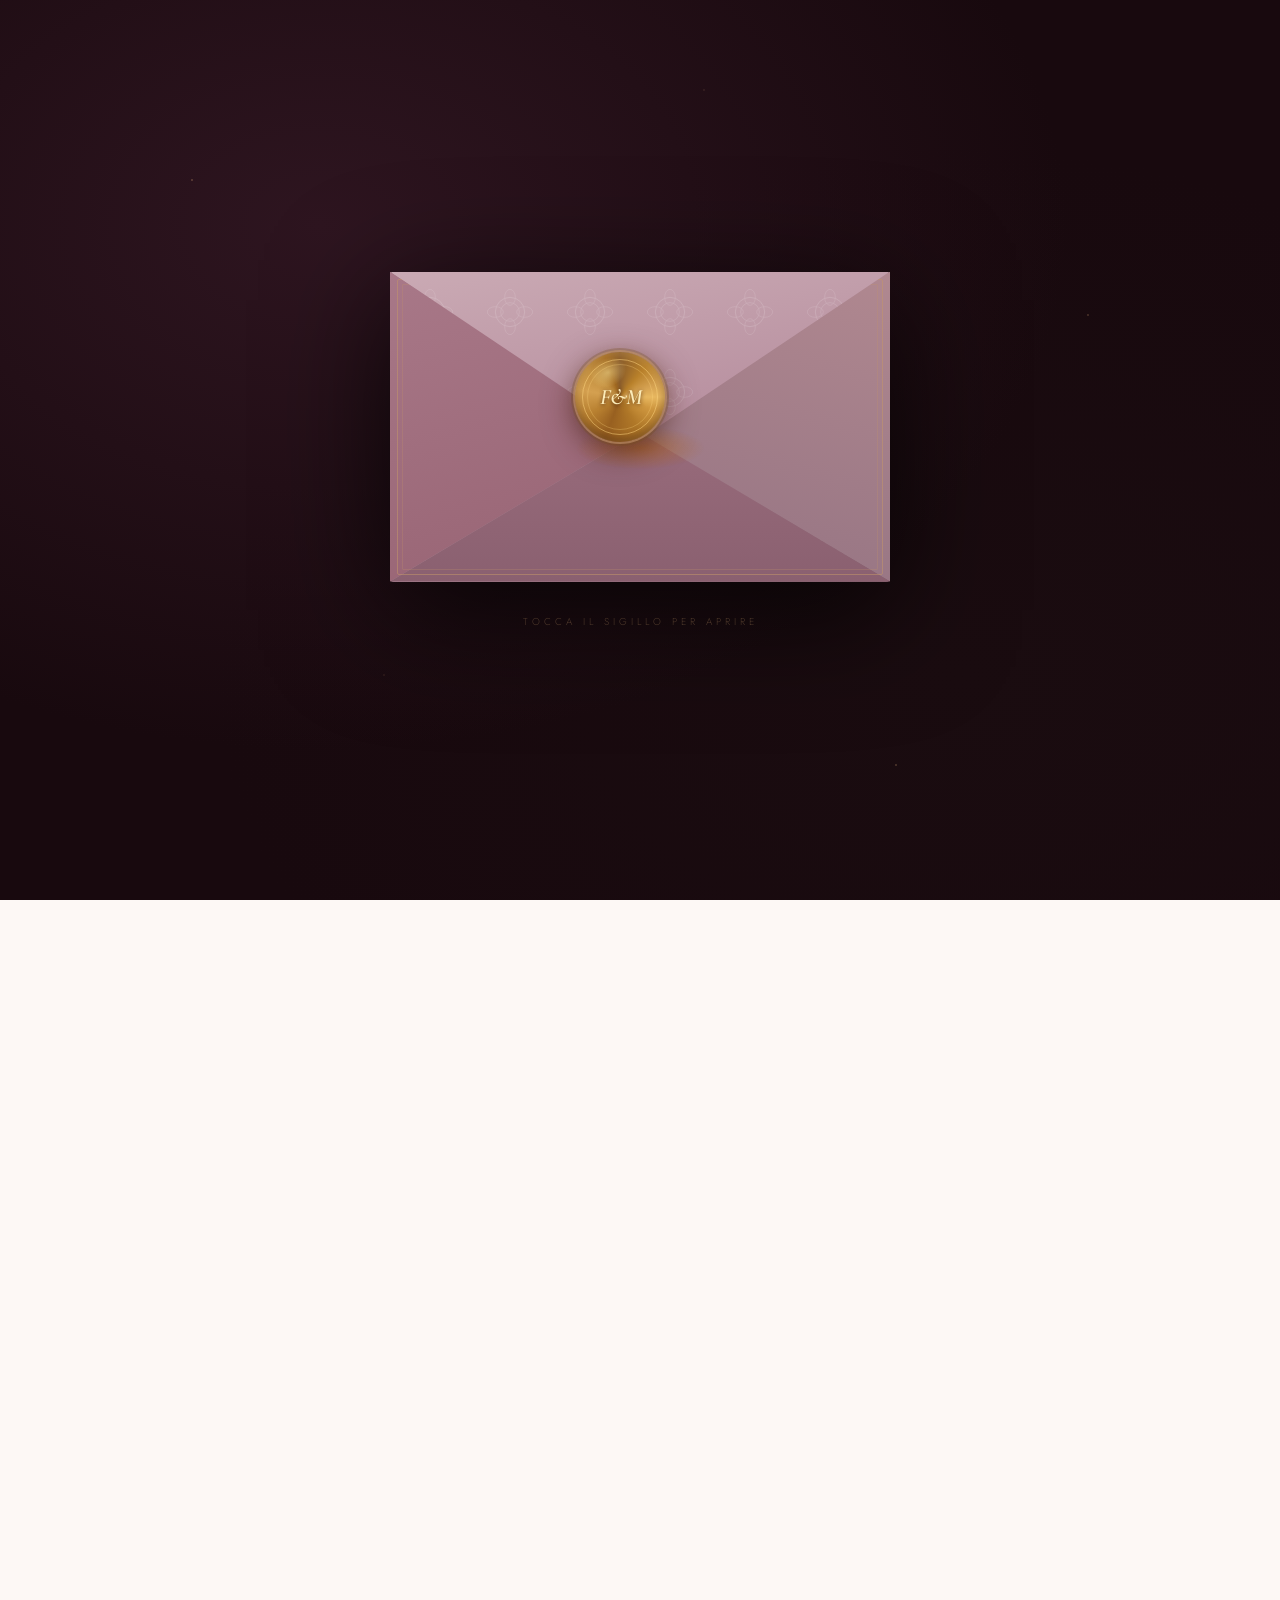
==== commit 6334d082: "Update index.html Prima pagina" ====
--- a/index.html
+++ b/index.html
@@ -2,7 +2,7 @@
 <html lang="it">
 <head>
   <meta charset="UTF-8"/>
-  <meta name="viewport" content="width=device-width, initial-scale=1.0"/>
+  <meta name="viewport" content="width=device-width, initial-scale=1.0, maximum-scale=1.0, user-scalable=no"/>
   <title>Francesco & Marilena — 17 Giugno 2027</title>
   <link rel="preconnect" href="https://fonts.googleapis.com">
   <link href="https://fonts.googleapis.com/css2?family=Cormorant+Garamond:ital,wght@0,300;0,400;0,600;1,300;1,400;1,600&family=Jost:wght@300;400&display=swap" rel="stylesheet">
@@ -15,40 +15,43 @@
       --brown-dark: #2c2220;
       --brown-mid: #6b5548;
       --brown-light: #8a7060;
-      --rose: #c9a4a8;
-      --rose-dark: #a07880;
-      --rose-deep: #7a5460;
-      --rose-light: #e8d0d4;
-      --rose-mid: #d4b0b8;
-    }
-    html, body {
-      height: 100%;
+    }
+    html { height: 100%; }
+    body {
+      min-height: 100%;
       font-family: 'Jost', sans-serif;
       font-weight: 300;
       background: var(--cream);
       -webkit-tap-highlight-color: transparent;
-    }
-    body { max-width: 720px; margin: 0 auto; }
+      -webkit-touch-callout: none;
+      max-width: 720px;
+      margin: 0 auto;
+    }
 
     /* ══════════════════════════════
-       ENVELOPE SCREEN
+       ENVELOPE SCREEN — riempie tutto
     ══════════════════════════════ */
     #envelope-screen {
-      position: fixed; inset: 0; z-index: 1000;
-      display: flex; align-items: center; justify-content: center;
-      background: #1e0f14;
+      position: fixed;
+      top: 0; left: 0; right: 0; bottom: 0;
+      width: 100%; height: 100%;
+      z-index: 1000;
+      display: flex;
+      flex-direction: column;
+      align-items: center;
+      justify-content: center;
       transition: opacity 1s ease;
-      touch-action: manipulation;
+      overflow: hidden;
     }
     #envelope-screen.hide { opacity: 0; pointer-events: none; }
 
     /* Dark rose background */
     .env-bg {
-      position: absolute; inset: 0;
+      position: absolute;
+      top: 0; left: 0; right: 0; bottom: 0;
       background:
         radial-gradient(ellipse at 25% 25%, #2e1520 0%, transparent 55%),
         radial-gradient(ellipse at 75% 75%, #1a0c10 0%, transparent 55%),
-        radial-gradient(ellipse at 50% 50%, #251018 0%, transparent 70%),
         #18090e;
     }
     .env-bg::after {
@@ -59,21 +62,22 @@
         radial-gradient(1px 1px at 55% 10%, rgba(196,149,106,0.35) 0%, transparent 100%),
         radial-gradient(1.5px 1.5px at 85% 35%, rgba(196,149,106,0.4) 0%, transparent 100%),
         radial-gradient(1px 1px at 30% 75%, rgba(196,149,106,0.3) 0%, transparent 100%),
-        radial-gradient(1.5px 1.5px at 70% 85%, rgba(196,149,106,0.45) 0%, transparent 100%),
-        radial-gradient(1px 1px at 45% 55%, rgba(201,164,168,0.3) 0%, transparent 100%);
+        radial-gradient(1.5px 1.5px at 70% 85%, rgba(196,149,106,0.45) 0%, transparent 100%);
       animation: twinkle 3.5s ease-in-out infinite alternate;
     }
     @keyframes twinkle { from { opacity: 0.4; } to { opacity: 1; } }
 
+    /* Scene centrata */
     .env-scene {
       position: relative; z-index: 1;
-      display: flex; flex-direction: column; align-items: center; gap: 0;
-      width: 100%;
-    }
-
+      display: flex; flex-direction: column; align-items: center;
+      width: 100%; padding: 0 24px;
+    }
+
+    /* Busta grande — occupa tutta la larghezza disponibile */
     .env-wrap {
       position: relative;
-      width: min(380px, 86vw);
+      width: min(500px, 92vw);
       user-select: none;
       -webkit-user-select: none;
     }
@@ -81,134 +85,89 @@
     /* ── RISING CARD ── */
     .env-card {
       position: absolute;
-      bottom: 20%;
+      bottom: 18%;
       left: 50%;
       transform: translateX(-50%) translateY(0px);
-      width: 78%;
+      width: 76%;
       z-index: 4;
       opacity: 0;
-      transition: transform 1.3s cubic-bezier(.12,.88,.18,1) 0.55s,
-                  opacity  0.45s ease 0.55s;
+      transition:
+        transform 1.3s cubic-bezier(.12,.88,.18,1) 0.55s,
+        opacity   0.45s ease 0.55s;
       background: linear-gradient(145deg, #fefaf7 0%, #f9f0e8 100%);
       border: 0.5px solid rgba(196,149,106,0.45);
       border-radius: 2px;
       padding: 1.8rem 1.4rem 1.6rem;
       text-align: center;
-      box-shadow: 0 4px 40px rgba(0,0,0,0.3), inset 0 0 20px rgba(196,149,106,0.04);
+      box-shadow: 0 4px 40px rgba(0,0,0,0.3);
     }
     .env-wrap.opening .env-card {
       opacity: 1;
       transform: translateX(-50%) translateY(-108%);
     }
     .env-card::before {
-      content: '';
-      position: absolute; inset: 7px;
-      border: 0.5px solid rgba(196,149,106,0.22);
-      pointer-events: none;
+      content: ''; position: absolute; inset: 7px;
+      border: 0.5px solid rgba(196,149,106,0.22); pointer-events: none;
     }
     .card-eyebrow {
       font-size: 8px; letter-spacing: 5px; text-transform: uppercase;
-      color: var(--gold); margin-bottom: 0.9rem; opacity: 0.85;
-    }
-    .card-orn {
-      display: flex; align-items: center; gap: 8px; margin-bottom: 0.9rem;
-    }
+      color: var(--gold); margin-bottom: 0.9rem;
+    }
+    .card-orn { display: flex; align-items: center; gap: 8px; margin-bottom: 0.9rem; }
     .card-orn-line { flex: 1; height: 0.5px; background: var(--gold-light); }
-    .card-orn-d {
-      width: 5px; height: 5px; background: var(--gold);
-      transform: rotate(45deg); opacity: 0.65; flex-shrink: 0;
-    }
+    .card-orn-d { width: 5px; height: 5px; background: var(--gold); transform: rotate(45deg); opacity: 0.65; flex-shrink: 0; }
     .card-names {
       font-family: 'Cormorant Garamond', serif;
-      font-size: clamp(20px, 5.5vw, 28px);
+      font-size: clamp(22px, 6vw, 30px);
       font-weight: 300; font-style: italic;
       color: var(--brown-dark); line-height: 1.15; margin-bottom: 0.8rem;
     }
     .card-amp { color: var(--gold); }
-    .card-date {
-      font-size: 9px; letter-spacing: 4px; text-transform: uppercase;
-      color: var(--brown-light);
-    }
+    .card-date { font-size: 9px; letter-spacing: 4px; text-transform: uppercase; color: var(--brown-light); }
 
     /* ── ENVELOPE BOX ── */
     .env-box {
-      position: relative;
-      width: 100%;
-      padding-top: 62%;
+      position: relative; width: 100%; padding-top: 62%;
       border-radius: 4px;
       filter: drop-shadow(0 28px 60px rgba(0,0,0,0.75));
     }
-
-    /* Base */
     .env-base {
       position: absolute; inset: 0; border-radius: 4px; overflow: hidden;
       background: linear-gradient(145deg, #c4a0ac 0%, #b08898 40%, #9a7080 100%);
     }
-
-    /* Rose pattern SVG overlay — embossed effect */
     .env-roses {
-      position: absolute; inset: 0;
-      border-radius: 4px; overflow: hidden;
-      opacity: 0.22;
+      position: absolute; inset: 0; border-radius: 4px; overflow: hidden; opacity: 0.22;
       background-image: url("data:image/svg+xml,%3Csvg xmlns='http://www.w3.org/2000/svg' width='120' height='120'%3E%3Ccircle cx='60' cy='60' r='22' fill='none' stroke='%23fff' stroke-width='1.2'/%3E%3Ccircle cx='60' cy='60' r='14' fill='none' stroke='%23fff' stroke-width='1'/%3E%3Ccircle cx='60' cy='60' r='7' fill='none' stroke='%23fff' stroke-width='0.8'/%3E%3Cellipse cx='60' cy='38' rx='8' ry='12' fill='none' stroke='%23fff' stroke-width='0.8'/%3E%3Cellipse cx='60' cy='82' rx='8' ry='12' fill='none' stroke='%23fff' stroke-width='0.8'/%3E%3Cellipse cx='38' cy='60' rx='12' ry='8' fill='none' stroke='%23fff' stroke-width='0.8'/%3E%3Cellipse cx='82' cy='60' rx='12' ry='8' fill='none' stroke='%23fff' stroke-width='0.8'/%3E%3Cellipse cx='44' cy='44' rx='7' ry='10' fill='none' stroke='%23fff' stroke-width='0.7' transform='rotate(-45 44 44)'/%3E%3Cellipse cx='76' cy='44' rx='7' ry='10' fill='none' stroke='%23fff' stroke-width='0.7' transform='rotate(45 76 44)'/%3E%3Cellipse cx='44' cy='76' rx='7' ry='10' fill='none' stroke='%23fff' stroke-width='0.7' transform='rotate(45 44 76)'/%3E%3Cellipse cx='76' cy='76' rx='7' ry='10' fill='none' stroke='%23fff' stroke-width='0.7' transform='rotate(-45 76 76)'/%3E%3C/svg%3E");
       background-size: 80px 80px;
     }
-
-    /* Highlight sheen */
     .env-sheen {
       position: absolute; inset: 0; border-radius: 4px;
-      background: linear-gradient(135deg,
-        rgba(255,255,255,0.18) 0%,
-        rgba(255,255,255,0.06) 30%,
-        rgba(0,0,0,0.08) 70%,
-        rgba(0,0,0,0.18) 100%);
+      background: linear-gradient(135deg, rgba(255,255,255,0.18) 0%, rgba(255,255,255,0.06) 30%, rgba(0,0,0,0.08) 70%, rgba(0,0,0,0.18) 100%);
       z-index: 1;
     }
-
-    /* Gold border */
     .env-border {
       position: absolute; inset: 7px; border-radius: 2px;
-      border: 0.5px solid rgba(196,149,106,0.55);
-      z-index: 3; pointer-events: none;
+      border: 0.5px solid rgba(196,149,106,0.55); z-index: 3; pointer-events: none;
     }
     .env-border::before {
       content: ''; position: absolute; inset: 4px; border-radius: 1px;
       border: 0.5px solid rgba(196,149,106,0.25);
     }
-
-    /* Side & bottom folds */
     .env-fold-left {
       position: absolute; inset: 0; z-index: 2;
       background: linear-gradient(165deg, #a87888 0%, #956070 100%);
       clip-path: polygon(0 0, 0 100%, 50% 52%);
     }
-    .env-fold-left::after {
-      content: ''; position: absolute; inset: 0;
-      background-image: url("data:image/svg+xml,%3Csvg xmlns='http://www.w3.org/2000/svg' width='120' height='120'%3E%3Ccircle cx='60' cy='60' r='22' fill='none' stroke='%23fff' stroke-width='1'/%3E%3Ccircle cx='60' cy='60' r='13' fill='none' stroke='%23fff' stroke-width='0.8'/%3E%3Cellipse cx='60' cy='38' rx='8' ry='12' fill='none' stroke='%23fff' stroke-width='0.7'/%3E%3Cellipse cx='60' cy='82' rx='8' ry='12' fill='none' stroke='%23fff' stroke-width='0.7'/%3E%3Cellipse cx='38' cy='60' rx='12' ry='8' fill='none' stroke='%23fff' stroke-width='0.7'/%3E%3Cellipse cx='82' cy='60' rx='12' ry='8' fill='none' stroke='%23fff' stroke-width='0.7'/%3E%3C/svg%3E");
-      background-size: 80px 80px; opacity: 0.18;
-    }
     .env-fold-right {
       position: absolute; inset: 0; z-index: 2;
       background: linear-gradient(195deg, #b08890 0%, #907080 100%);
       clip-path: polygon(100% 0, 100% 100%, 50% 52%);
     }
-    .env-fold-right::after {
-      content: ''; position: absolute; inset: 0;
-      background-image: url("data:image/svg+xml,%3Csvg xmlns='http://www.w3.org/2000/svg' width='120' height='120'%3E%3Ccircle cx='60' cy='60' r='22' fill='none' stroke='%23fff' stroke-width='1'/%3E%3Ccircle cx='60' cy='60' r='13' fill='none' stroke='%23fff' stroke-width='0.8'/%3E%3Cellipse cx='60' cy='38' rx='8' ry='12' fill='none' stroke='%23fff' stroke-width='0.7'/%3E%3Cellipse cx='60' cy='82' rx='8' ry='12' fill='none' stroke='%23fff' stroke-width='0.7'/%3E%3Cellipse cx='38' cy='60' rx='12' ry='8' fill='none' stroke='%23fff' stroke-width='0.7'/%3E%3Cellipse cx='82' cy='60' rx='12' ry='8' fill='none' stroke='%23fff' stroke-width='0.7'/%3E%3C/svg%3E");
-      background-size: 80px 80px; opacity: 0.18;
-    }
     .env-fold-bottom {
       position: absolute; inset: 0; z-index: 2;
       background: linear-gradient(0deg, #8a6070 0%, #a87888 100%);
       clip-path: polygon(0 100%, 100% 100%, 50% 52%);
     }
-    .env-fold-bottom::after {
-      content: ''; position: absolute; inset: 0;
-      background-image: url("data:image/svg+xml,%3Csvg xmlns='http://www.w3.org/2000/svg' width='120' height='120'%3E%3Ccircle cx='60' cy='60' r='22' fill='none' stroke='%23fff' stroke-width='1'/%3E%3Ccircle cx='60' cy='60' r='13' fill='none' stroke='%23fff' stroke-width='0.8'/%3E%3Cellipse cx='60' cy='38' rx='8' ry='12' fill='none' stroke='%23fff' stroke-width='0.7'/%3E%3Cellipse cx='60' cy='82' rx='8' ry='12' fill='none' stroke='%23fff' stroke-width='0.7'/%3E%3Cellipse cx='38' cy='60' rx='12' ry='8' fill='none' stroke='%23fff' stroke-width='0.7'/%3E%3Cellipse cx='82' cy='60' rx='12' ry='8' fill='none' stroke='%23fff' stroke-width='0.7'/%3E%3C/svg%3E");
-      background-size: 80px 80px; opacity: 0.18;
-    }
-
-    /* TOP FLAP */
     .env-flap-wrap {
       position: absolute; inset: 0; z-index: 12;
       clip-path: polygon(0 0, 100% 0, 50% 54%);
@@ -219,7 +178,6 @@
       perspective: 800px;
     }
     .env-wrap.opening .env-flap-wrap { transform: rotateX(-188deg); }
-
     .env-flap-front {
       position: absolute; inset: 0;
       background: linear-gradient(170deg, #caaab4 0%, #b890a0 50%, #a07888 100%);
@@ -227,131 +185,85 @@
     }
     .env-flap-front::after {
       content: ''; position: absolute; inset: 0;
-      background-image: url("data:image/svg+xml,%3Csvg xmlns='http://www.w3.org/2000/svg' width='120' height='120'%3E%3Ccircle cx='60' cy='60' r='22' fill='none' stroke='%23fff' stroke-width='1.1'/%3E%3Ccircle cx='60' cy='60' r='14' fill='none' stroke='%23fff' stroke-width='0.9'/%3E%3Cellipse cx='60' cy='38' rx='8' ry='12' fill='none' stroke='%23fff' stroke-width='0.8'/%3E%3Cellipse cx='60' cy='82' rx='8' ry='12' fill='none' stroke='%23fff' stroke-width='0.8'/%3E%3Cellipse cx='38' cy='60' rx='12' ry='8' fill='none' stroke='%23fff' stroke-width='0.8'/%3E%3Cellipse cx='82' cy='60' rx='12' ry='8' fill='none' stroke='%23fff' stroke-width='0.8'/%3E%3Cellipse cx='44' cy='44' rx='7' ry='10' fill='none' stroke='%23fff' stroke-width='0.7' transform='rotate(-45 44 44)'/%3E%3Cellipse cx='76' cy='44' rx='7' ry='10' fill='none' stroke='%23fff' stroke-width='0.7' transform='rotate(45 76 44)'/%3E%3Cellipse cx='44' cy='76' rx='7' ry='10' fill='none' stroke='%23fff' stroke-width='0.7' transform='rotate(45 44 76)'/%3E%3Cellipse cx='76' cy='76' rx='7' ry='10' fill='none' stroke='%23fff' stroke-width='0.7' transform='rotate(-45 76 76)'/%3E%3C/svg%3E");
+      background-image: url("data:image/svg+xml,%3Csvg xmlns='http://www.w3.org/2000/svg' width='120' height='120'%3E%3Ccircle cx='60' cy='60' r='22' fill='none' stroke='%23fff' stroke-width='1.1'/%3E%3Ccircle cx='60' cy='60' r='14' fill='none' stroke='%23fff' stroke-width='0.9'/%3E%3Cellipse cx='60' cy='38' rx='8' ry='12' fill='none' stroke='%23fff' stroke-width='0.8'/%3E%3Cellipse cx='60' cy='82' rx='8' ry='12' fill='none' stroke='%23fff' stroke-width='0.8'/%3E%3Cellipse cx='38' cy='60' rx='12' ry='8' fill='none' stroke='%23fff' stroke-width='0.8'/%3E%3Cellipse cx='82' cy='60' rx='12' ry='8' fill='none' stroke='%23fff' stroke-width='0.8'/%3E%3C/svg%3E");
       background-size: 80px 80px; opacity: 0.2;
     }
     .env-flap-back {
       position: absolute; inset: 0;
       background: linear-gradient(170deg, #8a6878 0%, #7a5868 100%);
-      transform: rotateX(180deg);
-      backface-visibility: hidden;
-    }
-
-    /* ── WAX SEAL ── */
+      transform: rotateX(180deg); backface-visibility: hidden;
+    }
+
+    /* ── WAX SEAL — area touch grande ── */
     .env-seal-wrap {
       position: absolute;
       top: 47%; left: 50%;
       transform: translate(-50%, -50%);
       z-index: 20;
+      /* Area toccabile grande per iPhone */
+      padding: 20px;
+      margin: -20px;
       cursor: pointer;
+      -webkit-tap-highlight-color: transparent;
       touch-action: manipulation;
-      -webkit-tap-highlight-color: transparent;
-    }
-
+    }
     .env-seal {
-      width: 86px; height: 86px;
-      border-radius: 50%;
-      position: relative;
+      width: 90px; height: 90px;
+      border-radius: 50%; position: relative;
       transition: transform 0.3s cubic-bezier(.2,.8,.3,1);
-    }
-    .env-seal-wrap:hover .env-seal,
-    .env-seal-wrap:active .env-seal { transform: scale(1.1); }
-
-    /* Outer pulse ring */
+      pointer-events: none;
+    }
+    .env-seal-wrap:active .env-seal { transform: scale(0.94); }
+
     .env-seal::before {
-      content: ''; position: absolute; inset: -8px; border-radius: 50%;
-      background: radial-gradient(circle, rgba(196,149,106,0.25) 0%, transparent 70%);
+      content: ''; position: absolute; inset: -10px; border-radius: 50%;
+      background: radial-gradient(circle, rgba(196,149,106,0.28) 0%, transparent 70%);
       animation: sealPulse 2.8s ease-in-out infinite;
     }
     @keyframes sealPulse {
       0%, 100% { opacity: 0.3; transform: scale(1); }
-      50%       { opacity: 1;   transform: scale(1.12); }
-    }
-
+      50%       { opacity: 1;   transform: scale(1.15); }
+    }
     .env-seal-body {
       width: 100%; height: 100%; border-radius: 50%;
-      background: conic-gradient(
-        from 0deg,
-        #8a5c2a 0deg, #b8802a 40deg, #d4a050 70deg,
-        #e8b860 90deg, #d09840 110deg, #b07828 150deg,
-        #986020 200deg, #b88030 240deg, #d4a050 280deg,
-        #c49040 310deg, #a06820 340deg, #8a5c2a 360deg
-      );
-      box-shadow:
-        0 0 0 2px rgba(196,149,106,0.6),
-        0 0 0 4px rgba(120,80,30,0.3),
-        0 8px 32px rgba(60,20,0,0.7),
-        0 2px 8px rgba(0,0,0,0.5),
-        inset 0 2px 8px rgba(255,210,120,0.35),
-        inset 0 -3px 8px rgba(40,10,0,0.5);
+      background: conic-gradient(from 0deg, #8a5c2a 0deg, #b8802a 40deg, #d4a050 70deg, #e8b860 90deg, #d09840 110deg, #b07828 150deg, #986020 200deg, #b88030 240deg, #d4a050 280deg, #c49040 310deg, #a06820 340deg, #8a5c2a 360deg);
+      box-shadow: 0 0 0 2px rgba(196,149,106,0.6), 0 0 0 4px rgba(120,80,30,0.3), 0 8px 32px rgba(60,20,0,0.7), inset 0 2px 8px rgba(255,210,120,0.35), inset 0 -3px 8px rgba(40,10,0,0.5);
       position: relative; overflow: hidden;
     }
-
-    /* Shine */
     .env-seal-body::before {
-      content: ''; position: absolute;
-      top: 7%; left: 15%; width: 42%; height: 32%;
+      content: ''; position: absolute; top: 7%; left: 15%; width: 42%; height: 32%;
       background: radial-gradient(ellipse, rgba(255,235,160,0.5) 0%, transparent 70%);
       border-radius: 50%; transform: rotate(-25deg);
     }
-
-    /* Ornate frame inside seal */
-    .env-seal-frame {
-      position: absolute; inset: 7px; border-radius: 50%;
-      border: 1.5px solid rgba(255,215,130,0.5);
-      box-shadow: inset 0 0 6px rgba(255,200,80,0.2);
-    }
-    .env-seal-frame::before {
-      content: ''; position: absolute; inset: 4px; border-radius: 50%;
-      border: 0.8px solid rgba(255,215,130,0.28);
-    }
-    /* Small decorative dots on frame */
-    .env-seal-frame::after {
-      content: ''; position: absolute; inset: -2px; border-radius: 50%;
-      border: 1px dashed rgba(255,215,130,0.2);
-    }
-
+    .env-seal-frame { position: absolute; inset: 7px; border-radius: 50%; border: 1.5px solid rgba(255,215,130,0.5); }
+    .env-seal-frame::before { content: ''; position: absolute; inset: 4px; border-radius: 50%; border: 0.8px solid rgba(255,215,130,0.28); }
     .env-seal-monogram {
       position: absolute; inset: 0;
       display: flex; align-items: center; justify-content: center;
       font-family: 'Cormorant Garamond', serif;
       font-size: 22px; font-style: italic; font-weight: 600;
       color: rgba(255,240,190,0.96);
-      text-shadow:
-        0 1px 4px rgba(40,10,0,0.7),
-        0 0 16px rgba(255,180,60,0.25);
+      text-shadow: 0 1px 4px rgba(40,10,0,0.7);
       letter-spacing: -1px;
     }
-
-    /* Warm glow under seal */
     .env-seal-glow {
-      position: absolute;
-      top: 47%; left: 50%;
+      position: absolute; top: 47%; left: 50%;
       transform: translate(-50%, 20%);
-      width: 120px; height: 40px;
+      width: 130px; height: 44px;
       background: radial-gradient(ellipse, rgba(180,100,20,0.55) 0%, transparent 70%);
-      border-radius: 50%;
-      z-index: 19;
-      pointer-events: none;
+      border-radius: 50%; z-index: 19; pointer-events: none;
       animation: glowPulse 2.8s ease-in-out infinite;
     }
-    @keyframes glowPulse {
-      0%, 100% { opacity: 0.5; }
-      50%       { opacity: 1; }
-    }
-
-    /* ── HINT ── */
+    @keyframes glowPulse { 0%, 100% { opacity: 0.5; } 50% { opacity: 1; } }
+
     .env-hint {
-      margin-top: 36px;
+      margin-top: 32px;
       font-size: 10px; letter-spacing: 4px; text-transform: uppercase;
       color: rgba(196,149,106,0.5);
       animation: glimmer 2.5s ease-in-out infinite;
       text-align: center;
     }
-    @keyframes glimmer {
-      0%, 100% { opacity: 0.25; }
-      50%       { opacity: 0.85; }
-    }
+    @keyframes glimmer { 0%, 100% { opacity: 0.25; } 50% { opacity: 0.85; } }
 
     /* ══════════════════════════════
        MAIN SITE
@@ -386,37 +298,14 @@
     }
     .hero:hover .hero-bg { transform: scale(1.04); }
     .hero-content { position: relative; z-index: 1; padding: 0 2rem; }
-    .hero-label {
-      font-size: 10px; letter-spacing: 5px; text-transform: uppercase;
-      color: rgba(255,255,255,0.7); margin-bottom: 1.4rem;
-      opacity: 0; animation: fadeUp 0.8s ease forwards 0.2s;
-    }
-    .hero-names {
-      font-family: 'Cormorant Garamond', serif;
-      font-size: clamp(48px, 12vw, 78px);
-      font-weight: 300; font-style: italic; color: #fff; line-height: 1.05;
-      opacity: 0; animation: fadeUp 0.8s ease forwards 0.4s;
-    }
+    .hero-label { font-size: 10px; letter-spacing: 5px; text-transform: uppercase; color: rgba(255,255,255,0.7); margin-bottom: 1.4rem; opacity: 0; animation: fadeUp 0.8s ease forwards 0.2s; }
+    .hero-names { font-family: 'Cormorant Garamond', serif; font-size: clamp(48px, 12vw, 78px); font-weight: 300; font-style: italic; color: #fff; line-height: 1.05; opacity: 0; animation: fadeUp 0.8s ease forwards 0.4s; }
     .hero-amp { color: var(--gold); }
-    .hero-date {
-      font-size: 11px; letter-spacing: 4px; text-transform: uppercase;
-      color: rgba(255,255,255,0.65); margin-top: 1.4rem;
-      opacity: 0; animation: fadeUp 0.8s ease forwards 0.6s;
-    }
-    .hero-scroll {
-      position: absolute; bottom: 2.5rem; left: 50%; transform: translateX(-50%);
-      z-index: 1; display: flex; flex-direction: column; align-items: center; gap: 8px;
-      color: rgba(255,255,255,0.5); font-size: 10px; letter-spacing: 2px; text-transform: uppercase;
-      animation: bounce 2s infinite;
-    }
-    @keyframes bounce {
-      0%, 100% { transform: translateX(-50%) translateY(0); }
-      50%       { transform: translateX(-50%) translateY(6px); }
-    }
-    @keyframes fadeUp {
-      from { opacity: 0; transform: translateY(16px); }
-      to   { opacity: 1; transform: translateY(0); }
-    }
+    .hero-date { font-size: 11px; letter-spacing: 4px; text-transform: uppercase; color: rgba(255,255,255,0.65); margin-top: 1.4rem; opacity: 0; animation: fadeUp 0.8s ease forwards 0.6s; }
+    .hero-scroll { position: absolute; bottom: 2.5rem; left: 50%; transform: translateX(-50%); z-index: 1; display: flex; flex-direction: column; align-items: center; gap: 8px; color: rgba(255,255,255,0.5); font-size: 10px; letter-spacing: 2px; text-transform: uppercase; animation: bounce 2s infinite; }
+    @keyframes bounce { 0%, 100% { transform: translateX(-50%) translateY(0); } 50% { transform: translateX(-50%) translateY(6px); } }
+    @keyframes fadeUp { from { opacity: 0; transform: translateY(16px); } to { opacity: 1; transform: translateY(0); } }
+
     .divider { display: flex; align-items: center; gap: 12px; padding: 0 2.5rem; margin: 2.5rem 0; }
     .div-line { flex: 1; height: 0.5px; background: var(--gold-light); }
     .div-dot { width: 5px; height: 5px; border-radius: 50%; background: var(--gold); opacity: 0.7; }
@@ -451,8 +340,6 @@
   <div class="env-bg"></div>
   <div class="env-scene">
     <div class="env-wrap" id="envWrap">
-
-      <!-- Rising card -->
       <div class="env-card">
         <p class="card-eyebrow">Save the date</p>
         <div class="card-orn"><div class="card-orn-line"></div><div class="card-orn-d"></div><div class="card-orn-line"></div></div>
@@ -460,8 +347,6 @@
         <div class="card-orn" style="margin-top:0.7rem;margin-bottom:0.6rem;"><div class="card-orn-line"></div><div class="card-orn-d"></div><div class="card-orn-line"></div></div>
         <p class="card-date">17 · VI · 2027 &nbsp;·&nbsp; Sicilia</p>
       </div>
-
-      <!-- Envelope box -->
       <div class="env-box">
         <div class="env-base"></div>
         <div class="env-roses"></div>
@@ -470,17 +355,11 @@
         <div class="env-fold-right"></div>
         <div class="env-fold-bottom"></div>
         <div class="env-border"></div>
-
-        <!-- Flap -->
         <div class="env-flap-wrap">
           <div class="env-flap-front"></div>
           <div class="env-flap-back"></div>
         </div>
-
-        <!-- Glow under seal -->
         <div class="env-seal-glow"></div>
-
-        <!-- Wax seal -->
         <div class="env-seal-wrap" id="envSeal">
           <div class="env-seal">
             <div class="env-seal-body">
@@ -555,7 +434,8 @@
   const site   = document.getElementById('site');
   let opened = false;
 
-  function openEnvelope() {
+  function openEnvelope(e) {
+    if (e) { e.preventDefault(); e.stopPropagation(); }
     if (opened) return;
     opened = true;
     wrap.classList.add('opening');
@@ -565,10 +445,13 @@
     }, 1900);
   }
 
-  // Fix per iPhone: usa sia click che touchend
   seal.addEventListener('click', openEnvelope);
+  seal.addEventListener('touchstart', function(e) {
+    e.preventDefault();
+  }, { passive: false });
   seal.addEventListener('touchend', function(e) {
     e.preventDefault();
+    e.stopPropagation();
     openEnvelope();
   }, { passive: false });
 
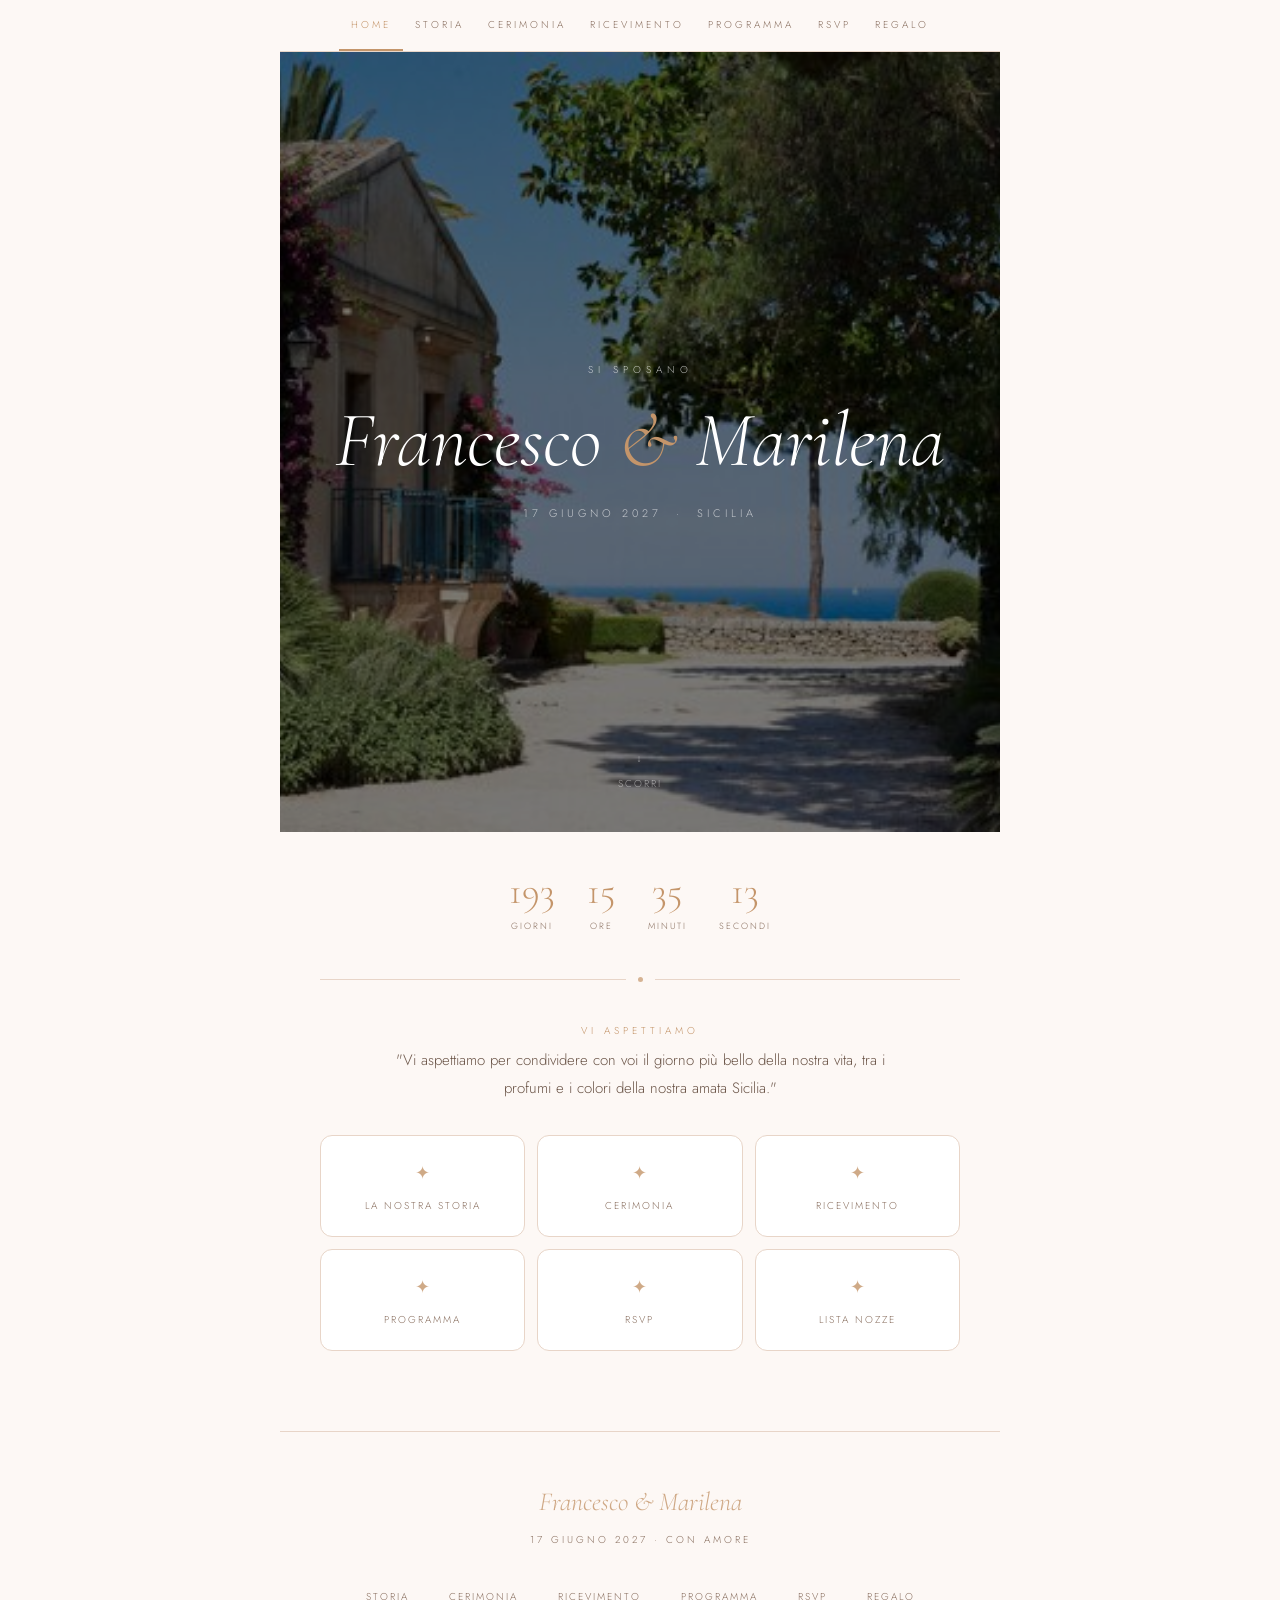
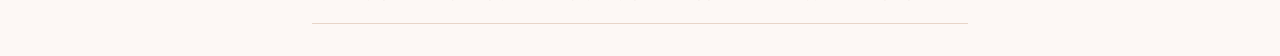
==== commit faaeaa5c: "Update index.html Versione antecedente" ====
--- a/index.html
+++ b/index.html
@@ -2,10 +2,10 @@
 <html lang="it">
 <head>
   <meta charset="UTF-8"/>
-  <meta name="viewport" content="width=device-width, initial-scale=1.0, maximum-scale=1.0, user-scalable=no"/>
+  <meta name="viewport" content="width=device-width, initial-scale=1.0"/>
   <title>Francesco & Marilena — 17 Giugno 2027</title>
   <link rel="preconnect" href="https://fonts.googleapis.com">
-  <link href="https://fonts.googleapis.com/css2?family=Cormorant+Garamond:ital,wght@0,300;0,400;0,600;1,300;1,400;1,600&family=Jost:wght@300;400&display=swap" rel="stylesheet">
+  <link href="https://fonts.googleapis.com/css2?family=Cormorant+Garamond:ital,wght@0,300;0,400;1,300;1,400&family=Jost:wght@300;400&display=swap" rel="stylesheet">
   <style>
     *, *::before, *::after { box-sizing: border-box; margin: 0; padding: 0; }
     :root {
@@ -16,264 +16,21 @@
       --brown-mid: #6b5548;
       --brown-light: #8a7060;
     }
-    html { height: 100%; }
+    html { scroll-behavior: smooth; }
     body {
-      min-height: 100%;
       font-family: 'Jost', sans-serif;
       font-weight: 300;
       background: var(--cream);
-      -webkit-tap-highlight-color: transparent;
-      -webkit-touch-callout: none;
+      color: var(--brown-dark);
+      line-height: 1.7;
       max-width: 720px;
       margin: 0 auto;
     }
 
-    /* ══════════════════════════════
-       ENVELOPE SCREEN — riempie tutto
-    ══════════════════════════════ */
-    #envelope-screen {
-      position: fixed;
-      top: 0; left: 0; right: 0; bottom: 0;
-      width: 100%; height: 100%;
-      z-index: 1000;
-      display: flex;
-      flex-direction: column;
-      align-items: center;
-      justify-content: center;
-      transition: opacity 1s ease;
-      overflow: hidden;
-    }
-    #envelope-screen.hide { opacity: 0; pointer-events: none; }
-
-    /* Dark rose background */
-    .env-bg {
-      position: absolute;
-      top: 0; left: 0; right: 0; bottom: 0;
-      background:
-        radial-gradient(ellipse at 25% 25%, #2e1520 0%, transparent 55%),
-        radial-gradient(ellipse at 75% 75%, #1a0c10 0%, transparent 55%),
-        #18090e;
-    }
-    .env-bg::after {
-      content: '';
-      position: absolute; inset: 0;
-      background-image:
-        radial-gradient(1.5px 1.5px at 15% 20%, rgba(196,149,106,0.5) 0%, transparent 100%),
-        radial-gradient(1px 1px at 55% 10%, rgba(196,149,106,0.35) 0%, transparent 100%),
-        radial-gradient(1.5px 1.5px at 85% 35%, rgba(196,149,106,0.4) 0%, transparent 100%),
-        radial-gradient(1px 1px at 30% 75%, rgba(196,149,106,0.3) 0%, transparent 100%),
-        radial-gradient(1.5px 1.5px at 70% 85%, rgba(196,149,106,0.45) 0%, transparent 100%);
-      animation: twinkle 3.5s ease-in-out infinite alternate;
-    }
-    @keyframes twinkle { from { opacity: 0.4; } to { opacity: 1; } }
-
-    /* Scene centrata */
-    .env-scene {
-      position: relative; z-index: 1;
-      display: flex; flex-direction: column; align-items: center;
-      width: 100%; padding: 0 24px;
-    }
-
-    /* Busta grande — occupa tutta la larghezza disponibile */
-    .env-wrap {
-      position: relative;
-      width: min(500px, 92vw);
-      user-select: none;
-      -webkit-user-select: none;
-    }
-
-    /* ── RISING CARD ── */
-    .env-card {
-      position: absolute;
-      bottom: 18%;
-      left: 50%;
-      transform: translateX(-50%) translateY(0px);
-      width: 76%;
-      z-index: 4;
-      opacity: 0;
-      transition:
-        transform 1.3s cubic-bezier(.12,.88,.18,1) 0.55s,
-        opacity   0.45s ease 0.55s;
-      background: linear-gradient(145deg, #fefaf7 0%, #f9f0e8 100%);
-      border: 0.5px solid rgba(196,149,106,0.45);
-      border-radius: 2px;
-      padding: 1.8rem 1.4rem 1.6rem;
-      text-align: center;
-      box-shadow: 0 4px 40px rgba(0,0,0,0.3);
-    }
-    .env-wrap.opening .env-card {
-      opacity: 1;
-      transform: translateX(-50%) translateY(-108%);
-    }
-    .env-card::before {
-      content: ''; position: absolute; inset: 7px;
-      border: 0.5px solid rgba(196,149,106,0.22); pointer-events: none;
-    }
-    .card-eyebrow {
-      font-size: 8px; letter-spacing: 5px; text-transform: uppercase;
-      color: var(--gold); margin-bottom: 0.9rem;
-    }
-    .card-orn { display: flex; align-items: center; gap: 8px; margin-bottom: 0.9rem; }
-    .card-orn-line { flex: 1; height: 0.5px; background: var(--gold-light); }
-    .card-orn-d { width: 5px; height: 5px; background: var(--gold); transform: rotate(45deg); opacity: 0.65; flex-shrink: 0; }
-    .card-names {
-      font-family: 'Cormorant Garamond', serif;
-      font-size: clamp(22px, 6vw, 30px);
-      font-weight: 300; font-style: italic;
-      color: var(--brown-dark); line-height: 1.15; margin-bottom: 0.8rem;
-    }
-    .card-amp { color: var(--gold); }
-    .card-date { font-size: 9px; letter-spacing: 4px; text-transform: uppercase; color: var(--brown-light); }
-
-    /* ── ENVELOPE BOX ── */
-    .env-box {
-      position: relative; width: 100%; padding-top: 62%;
-      border-radius: 4px;
-      filter: drop-shadow(0 28px 60px rgba(0,0,0,0.75));
-    }
-    .env-base {
-      position: absolute; inset: 0; border-radius: 4px; overflow: hidden;
-      background: linear-gradient(145deg, #c4a0ac 0%, #b08898 40%, #9a7080 100%);
-    }
-    .env-roses {
-      position: absolute; inset: 0; border-radius: 4px; overflow: hidden; opacity: 0.22;
-      background-image: url("data:image/svg+xml,%3Csvg xmlns='http://www.w3.org/2000/svg' width='120' height='120'%3E%3Ccircle cx='60' cy='60' r='22' fill='none' stroke='%23fff' stroke-width='1.2'/%3E%3Ccircle cx='60' cy='60' r='14' fill='none' stroke='%23fff' stroke-width='1'/%3E%3Ccircle cx='60' cy='60' r='7' fill='none' stroke='%23fff' stroke-width='0.8'/%3E%3Cellipse cx='60' cy='38' rx='8' ry='12' fill='none' stroke='%23fff' stroke-width='0.8'/%3E%3Cellipse cx='60' cy='82' rx='8' ry='12' fill='none' stroke='%23fff' stroke-width='0.8'/%3E%3Cellipse cx='38' cy='60' rx='12' ry='8' fill='none' stroke='%23fff' stroke-width='0.8'/%3E%3Cellipse cx='82' cy='60' rx='12' ry='8' fill='none' stroke='%23fff' stroke-width='0.8'/%3E%3Cellipse cx='44' cy='44' rx='7' ry='10' fill='none' stroke='%23fff' stroke-width='0.7' transform='rotate(-45 44 44)'/%3E%3Cellipse cx='76' cy='44' rx='7' ry='10' fill='none' stroke='%23fff' stroke-width='0.7' transform='rotate(45 76 44)'/%3E%3Cellipse cx='44' cy='76' rx='7' ry='10' fill='none' stroke='%23fff' stroke-width='0.7' transform='rotate(45 44 76)'/%3E%3Cellipse cx='76' cy='76' rx='7' ry='10' fill='none' stroke='%23fff' stroke-width='0.7' transform='rotate(-45 76 76)'/%3E%3C/svg%3E");
-      background-size: 80px 80px;
-    }
-    .env-sheen {
-      position: absolute; inset: 0; border-radius: 4px;
-      background: linear-gradient(135deg, rgba(255,255,255,0.18) 0%, rgba(255,255,255,0.06) 30%, rgba(0,0,0,0.08) 70%, rgba(0,0,0,0.18) 100%);
-      z-index: 1;
-    }
-    .env-border {
-      position: absolute; inset: 7px; border-radius: 2px;
-      border: 0.5px solid rgba(196,149,106,0.55); z-index: 3; pointer-events: none;
-    }
-    .env-border::before {
-      content: ''; position: absolute; inset: 4px; border-radius: 1px;
-      border: 0.5px solid rgba(196,149,106,0.25);
-    }
-    .env-fold-left {
-      position: absolute; inset: 0; z-index: 2;
-      background: linear-gradient(165deg, #a87888 0%, #956070 100%);
-      clip-path: polygon(0 0, 0 100%, 50% 52%);
-    }
-    .env-fold-right {
-      position: absolute; inset: 0; z-index: 2;
-      background: linear-gradient(195deg, #b08890 0%, #907080 100%);
-      clip-path: polygon(100% 0, 100% 100%, 50% 52%);
-    }
-    .env-fold-bottom {
-      position: absolute; inset: 0; z-index: 2;
-      background: linear-gradient(0deg, #8a6070 0%, #a87888 100%);
-      clip-path: polygon(0 100%, 100% 100%, 50% 52%);
-    }
-    .env-flap-wrap {
-      position: absolute; inset: 0; z-index: 12;
-      clip-path: polygon(0 0, 100% 0, 50% 54%);
-      transform-origin: top center;
-      transform: rotateX(0deg);
-      transition: transform 1s cubic-bezier(.4,0,.15,1);
-      transform-style: preserve-3d;
-      perspective: 800px;
-    }
-    .env-wrap.opening .env-flap-wrap { transform: rotateX(-188deg); }
-    .env-flap-front {
-      position: absolute; inset: 0;
-      background: linear-gradient(170deg, #caaab4 0%, #b890a0 50%, #a07888 100%);
-      backface-visibility: hidden;
-    }
-    .env-flap-front::after {
-      content: ''; position: absolute; inset: 0;
-      background-image: url("data:image/svg+xml,%3Csvg xmlns='http://www.w3.org/2000/svg' width='120' height='120'%3E%3Ccircle cx='60' cy='60' r='22' fill='none' stroke='%23fff' stroke-width='1.1'/%3E%3Ccircle cx='60' cy='60' r='14' fill='none' stroke='%23fff' stroke-width='0.9'/%3E%3Cellipse cx='60' cy='38' rx='8' ry='12' fill='none' stroke='%23fff' stroke-width='0.8'/%3E%3Cellipse cx='60' cy='82' rx='8' ry='12' fill='none' stroke='%23fff' stroke-width='0.8'/%3E%3Cellipse cx='38' cy='60' rx='12' ry='8' fill='none' stroke='%23fff' stroke-width='0.8'/%3E%3Cellipse cx='82' cy='60' rx='12' ry='8' fill='none' stroke='%23fff' stroke-width='0.8'/%3E%3C/svg%3E");
-      background-size: 80px 80px; opacity: 0.2;
-    }
-    .env-flap-back {
-      position: absolute; inset: 0;
-      background: linear-gradient(170deg, #8a6878 0%, #7a5868 100%);
-      transform: rotateX(180deg); backface-visibility: hidden;
-    }
-
-    /* ── WAX SEAL — area touch grande ── */
-    .env-seal-wrap {
-      position: absolute;
-      top: 47%; left: 50%;
-      transform: translate(-50%, -50%);
-      z-index: 20;
-      /* Area toccabile grande per iPhone */
-      padding: 20px;
-      margin: -20px;
-      cursor: pointer;
-      -webkit-tap-highlight-color: transparent;
-      touch-action: manipulation;
-    }
-    .env-seal {
-      width: 90px; height: 90px;
-      border-radius: 50%; position: relative;
-      transition: transform 0.3s cubic-bezier(.2,.8,.3,1);
-      pointer-events: none;
-    }
-    .env-seal-wrap:active .env-seal { transform: scale(0.94); }
-
-    .env-seal::before {
-      content: ''; position: absolute; inset: -10px; border-radius: 50%;
-      background: radial-gradient(circle, rgba(196,149,106,0.28) 0%, transparent 70%);
-      animation: sealPulse 2.8s ease-in-out infinite;
-    }
-    @keyframes sealPulse {
-      0%, 100% { opacity: 0.3; transform: scale(1); }
-      50%       { opacity: 1;   transform: scale(1.15); }
-    }
-    .env-seal-body {
-      width: 100%; height: 100%; border-radius: 50%;
-      background: conic-gradient(from 0deg, #8a5c2a 0deg, #b8802a 40deg, #d4a050 70deg, #e8b860 90deg, #d09840 110deg, #b07828 150deg, #986020 200deg, #b88030 240deg, #d4a050 280deg, #c49040 310deg, #a06820 340deg, #8a5c2a 360deg);
-      box-shadow: 0 0 0 2px rgba(196,149,106,0.6), 0 0 0 4px rgba(120,80,30,0.3), 0 8px 32px rgba(60,20,0,0.7), inset 0 2px 8px rgba(255,210,120,0.35), inset 0 -3px 8px rgba(40,10,0,0.5);
-      position: relative; overflow: hidden;
-    }
-    .env-seal-body::before {
-      content: ''; position: absolute; top: 7%; left: 15%; width: 42%; height: 32%;
-      background: radial-gradient(ellipse, rgba(255,235,160,0.5) 0%, transparent 70%);
-      border-radius: 50%; transform: rotate(-25deg);
-    }
-    .env-seal-frame { position: absolute; inset: 7px; border-radius: 50%; border: 1.5px solid rgba(255,215,130,0.5); }
-    .env-seal-frame::before { content: ''; position: absolute; inset: 4px; border-radius: 50%; border: 0.8px solid rgba(255,215,130,0.28); }
-    .env-seal-monogram {
-      position: absolute; inset: 0;
-      display: flex; align-items: center; justify-content: center;
-      font-family: 'Cormorant Garamond', serif;
-      font-size: 22px; font-style: italic; font-weight: 600;
-      color: rgba(255,240,190,0.96);
-      text-shadow: 0 1px 4px rgba(40,10,0,0.7);
-      letter-spacing: -1px;
-    }
-    .env-seal-glow {
-      position: absolute; top: 47%; left: 50%;
-      transform: translate(-50%, 20%);
-      width: 130px; height: 44px;
-      background: radial-gradient(ellipse, rgba(180,100,20,0.55) 0%, transparent 70%);
-      border-radius: 50%; z-index: 19; pointer-events: none;
-      animation: glowPulse 2.8s ease-in-out infinite;
-    }
-    @keyframes glowPulse { 0%, 100% { opacity: 0.5; } 50% { opacity: 1; } }
-
-    .env-hint {
-      margin-top: 32px;
-      font-size: 10px; letter-spacing: 4px; text-transform: uppercase;
-      color: rgba(196,149,106,0.5);
-      animation: glimmer 2.5s ease-in-out infinite;
-      text-align: center;
-    }
-    @keyframes glimmer { 0%, 100% { opacity: 0.25; } 50% { opacity: 0.85; } }
-
-    /* ══════════════════════════════
-       MAIN SITE
-    ══════════════════════════════ */
-    #site { opacity: 0; transition: opacity 0.9s ease 0.2s; }
-    #site.show { opacity: 1; }
-
     nav {
       position: sticky; top: 0; z-index: 100;
-      background: rgba(253,248,245,0.96); backdrop-filter: blur(8px);
+      background: rgba(253,248,245,0.96);
+      backdrop-filter: blur(8px);
       border-bottom: 0.5px solid var(--gold-light);
       display: flex; justify-content: center; flex-wrap: wrap;
     }
@@ -298,34 +55,70 @@
     }
     .hero:hover .hero-bg { transform: scale(1.04); }
     .hero-content { position: relative; z-index: 1; padding: 0 2rem; }
-    .hero-label { font-size: 10px; letter-spacing: 5px; text-transform: uppercase; color: rgba(255,255,255,0.7); margin-bottom: 1.4rem; opacity: 0; animation: fadeUp 0.8s ease forwards 0.2s; }
-    .hero-names { font-family: 'Cormorant Garamond', serif; font-size: clamp(48px, 12vw, 78px); font-weight: 300; font-style: italic; color: #fff; line-height: 1.05; opacity: 0; animation: fadeUp 0.8s ease forwards 0.4s; }
+    .hero-label {
+      font-size: 10px; letter-spacing: 5px; text-transform: uppercase;
+      color: rgba(255,255,255,0.7); margin-bottom: 1.4rem;
+      opacity: 0; animation: fadeUp 0.8s ease forwards 0.1s;
+    }
+    .hero-names {
+      font-family: 'Cormorant Garamond', serif;
+      font-size: clamp(48px, 12vw, 78px);
+      font-weight: 300; font-style: italic; color: #fff; line-height: 1.05;
+      opacity: 0; animation: fadeUp 0.8s ease forwards 0.25s;
+    }
     .hero-amp { color: var(--gold); }
-    .hero-date { font-size: 11px; letter-spacing: 4px; text-transform: uppercase; color: rgba(255,255,255,0.65); margin-top: 1.4rem; opacity: 0; animation: fadeUp 0.8s ease forwards 0.6s; }
-    .hero-scroll { position: absolute; bottom: 2.5rem; left: 50%; transform: translateX(-50%); z-index: 1; display: flex; flex-direction: column; align-items: center; gap: 8px; color: rgba(255,255,255,0.5); font-size: 10px; letter-spacing: 2px; text-transform: uppercase; animation: bounce 2s infinite; }
-    @keyframes bounce { 0%, 100% { transform: translateX(-50%) translateY(0); } 50% { transform: translateX(-50%) translateY(6px); } }
-    @keyframes fadeUp { from { opacity: 0; transform: translateY(16px); } to { opacity: 1; transform: translateY(0); } }
+    .hero-date {
+      font-size: 11px; letter-spacing: 4px; text-transform: uppercase;
+      color: rgba(255,255,255,0.65); margin-top: 1.4rem;
+      opacity: 0; animation: fadeUp 0.8s ease forwards 0.4s;
+    }
+    .hero-scroll {
+      position: absolute; bottom: 2.5rem; left: 50%; transform: translateX(-50%);
+      z-index: 1; display: flex; flex-direction: column; align-items: center; gap: 8px;
+      color: rgba(255,255,255,0.5); font-size: 10px; letter-spacing: 2px; text-transform: uppercase;
+      animation: bounce 2s infinite;
+    }
+    @keyframes bounce {
+      0%, 100% { transform: translateX(-50%) translateY(0); }
+      50% { transform: translateX(-50%) translateY(6px); }
+    }
+    @keyframes fadeUp {
+      from { opacity: 0; transform: translateY(16px); }
+      to   { opacity: 1; transform: translateY(0); }
+    }
 
     .divider { display: flex; align-items: center; gap: 12px; padding: 0 2.5rem; margin: 2.5rem 0; }
     .div-line { flex: 1; height: 0.5px; background: var(--gold-light); }
     .div-dot { width: 5px; height: 5px; border-radius: 50%; background: var(--gold); opacity: 0.7; }
+
     .countdown { display: flex; justify-content: center; gap: 2rem; padding: 2.5rem 2rem 0; }
     .countdown-item { text-align: center; }
-    .countdown-num { font-family: 'Cormorant Garamond', serif; font-size: 38px; font-weight: 300; color: var(--gold); line-height: 1; display: block; }
+    .countdown-num {
+      font-family: 'Cormorant Garamond', serif; font-size: 38px;
+      font-weight: 300; color: var(--gold); line-height: 1; display: block;
+    }
     .countdown-label { font-size: 9px; letter-spacing: 2px; text-transform: uppercase; color: var(--brown-light); margin-top: 4px; }
+
     .section-label { font-size: 10px; letter-spacing: 4px; color: var(--gold); text-transform: uppercase; margin-bottom: 0.4rem; text-align: center; }
     .body-text { font-size: 15px; color: var(--brown-mid); line-height: 1.9; text-align: center; max-width: 520px; margin: 0 auto; }
+
     .quick-links { display: grid; grid-template-columns: repeat(3, 1fr); gap: 12px; padding: 0 2.5rem 3rem; }
-    .quick-link { background: #fff; border: 0.5px solid var(--gold-light); border-radius: 12px; padding: 1.4rem 1rem; text-align: center; text-decoration: none; transition: border-color 0.2s, transform 0.2s; display: block; }
+    .quick-link {
+      background: #fff; border: 0.5px solid var(--gold-light);
+      border-radius: 12px; padding: 1.4rem 1rem; text-align: center;
+      text-decoration: none; transition: border-color 0.2s, transform 0.2s; display: block;
+    }
     .quick-link:hover { border-color: var(--gold); transform: translateY(-2px); }
     .quick-link-icon { font-size: 18px; color: var(--gold); opacity: 0.8; margin-bottom: 8px; }
     .quick-link-label { font-size: 10px; letter-spacing: 2px; text-transform: uppercase; color: var(--brown-light); }
+
     footer { text-align: center; padding: 3rem 2rem 2rem; border-top: 0.5px solid var(--gold-light); margin-top: 2rem; }
     .footer-names { font-family: 'Cormorant Garamond', serif; font-size: 26px; font-style: italic; color: var(--gold); opacity: 0.8; }
     .footer-sub { font-size: 10px; letter-spacing: 3px; color: var(--brown-light); text-transform: uppercase; margin-top: 6px; }
     .footer-nav { display: flex; justify-content: center; gap: 16px; margin-top: 1.5rem; flex-wrap: wrap; }
     .footer-nav a { font-size: 10px; letter-spacing: 2px; text-transform: uppercase; color: var(--brown-light); text-decoration: none; transition: color 0.2s; }
     .footer-nav a:hover { color: var(--gold); }
+
     @media (max-width: 500px) {
       .quick-links { grid-template-columns: 1fr 1fr; }
       nav a { padding: 12px 8px; font-size: 9px; letter-spacing: 2px; }
@@ -335,49 +128,53 @@
 </head>
 <body>
 
-<!-- ═══════ ENVELOPE ═══════ -->
-<div id="envelope-screen">
-  <div class="env-bg"></div>
-  <div class="env-scene">
-    <div class="env-wrap" id="envWrap">
-      <div class="env-card">
-        <p class="card-eyebrow">Save the date</p>
-        <div class="card-orn"><div class="card-orn-line"></div><div class="card-orn-d"></div><div class="card-orn-line"></div></div>
-        <h2 class="card-names">Francesco <span class="card-amp">&</span> Marilena</h2>
-        <div class="card-orn" style="margin-top:0.7rem;margin-bottom:0.6rem;"><div class="card-orn-line"></div><div class="card-orn-d"></div><div class="card-orn-line"></div></div>
-        <p class="card-date">17 · VI · 2027 &nbsp;·&nbsp; Sicilia</p>
-      </div>
-      <div class="env-box">
-        <div class="env-base"></div>
-        <div class="env-roses"></div>
-        <div class="env-sheen"></div>
-        <div class="env-fold-left"></div>
-        <div class="env-fold-right"></div>
-        <div class="env-fold-bottom"></div>
-        <div class="env-border"></div>
-        <div class="env-flap-wrap">
-          <div class="env-flap-front"></div>
-          <div class="env-flap-back"></div>
-        </div>
-        <div class="env-seal-glow"></div>
-        <div class="env-seal-wrap" id="envSeal">
-          <div class="env-seal">
-            <div class="env-seal-body">
-              <div class="env-seal-frame"></div>
-              <div class="env-seal-monogram">F&M</div>
-            </div>
-          </div>
-        </div>
-      </div>
-    </div>
-    <p class="env-hint">tocca il sigillo per aprire</p>
+<nav>
+  <a href="index.html" class="active">Home</a>
+  <a href="storia.html">Storia</a>
+  <a href="cerimonia.html">Cerimonia</a>
+  <a href="ricevimento.html">Ricevimento</a>
+  <a href="programma.html">Programma</a>
+  <a href="rsvp.html">RSVP</a>
+  <a href="regalo.html">Regalo</a>
+</nav>
+
+<div class="hero">
+  <div class="hero-bg"></div>
+  <div class="hero-content">
+    <p class="hero-label">Si sposano</p>
+    <h1 class="hero-names">Francesco <span class="hero-amp">&</span> Marilena</h1>
+    <p class="hero-date">17 Giugno 2027 &nbsp;·&nbsp; Sicilia</p>
   </div>
+  <div class="hero-scroll"><span>↓</span>scorri</div>
 </div>
 
-<!-- ═══════ SITE ═══════ -->
-<div id="site">
-  <nav>
-    <a href="index.html" class="active">Home</a>
+<div class="countdown">
+  <div class="countdown-item"><span class="countdown-num" id="cd-days">—</span><span class="countdown-label">Giorni</span></div>
+  <div class="countdown-item"><span class="countdown-num" id="cd-hours">—</span><span class="countdown-label">Ore</span></div>
+  <div class="countdown-item"><span class="countdown-num" id="cd-mins">—</span><span class="countdown-label">Minuti</span></div>
+  <div class="countdown-item"><span class="countdown-num" id="cd-secs">—</span><span class="countdown-label">Secondi</span></div>
+</div>
+
+<div class="divider"><div class="div-line"></div><div class="div-dot"></div><div class="div-line"></div></div>
+
+<div style="padding: 0 2.5rem 2rem; text-align: center;">
+  <p class="section-label">Vi aspettiamo</p>
+  <p class="body-text">"Vi aspettiamo per condividere con voi il giorno più bello della nostra vita, tra i profumi e i colori della nostra amata Sicilia."</p>
+</div>
+
+<div class="quick-links">
+  <a class="quick-link" href="storia.html"><div class="quick-link-icon">✦</div><div class="quick-link-label">La nostra storia</div></a>
+  <a class="quick-link" href="cerimonia.html"><div class="quick-link-icon">✦</div><div class="quick-link-label">Cerimonia</div></a>
+  <a class="quick-link" href="ricevimento.html"><div class="quick-link-icon">✦</div><div class="quick-link-label">Ricevimento</div></a>
+  <a class="quick-link" href="programma.html"><div class="quick-link-icon">✦</div><div class="quick-link-label">Programma</div></a>
+  <a class="quick-link" href="rsvp.html"><div class="quick-link-icon">✦</div><div class="quick-link-label">RSVP</div></a>
+  <a class="quick-link" href="regalo.html"><div class="quick-link-icon">✦</div><div class="quick-link-label">Lista nozze</div></a>
+</div>
+
+<footer>
+  <p class="footer-names">Francesco & Marilena</p>
+  <p class="footer-sub">17 Giugno 2027 · Con amore</p>
+  <nav class="footer-nav">
     <a href="storia.html">Storia</a>
     <a href="cerimonia.html">Cerimonia</a>
     <a href="ricevimento.html">Ricevimento</a>
@@ -385,82 +182,9 @@
     <a href="rsvp.html">RSVP</a>
     <a href="regalo.html">Regalo</a>
   </nav>
-  <div class="hero">
-    <div class="hero-bg"></div>
-    <div class="hero-content">
-      <p class="hero-label">Si sposano</p>
-      <h1 class="hero-names">Francesco <span class="hero-amp">&</span> Marilena</h1>
-      <p class="hero-date">17 Giugno 2027 &nbsp;·&nbsp; Sicilia</p>
-    </div>
-    <div class="hero-scroll"><span>↓</span>scorri</div>
-  </div>
-  <div class="countdown">
-    <div class="countdown-item"><span class="countdown-num" id="cd-days">—</span><span class="countdown-label">Giorni</span></div>
-    <div class="countdown-item"><span class="countdown-num" id="cd-hours">—</span><span class="countdown-label">Ore</span></div>
-    <div class="countdown-item"><span class="countdown-num" id="cd-mins">—</span><span class="countdown-label">Minuti</span></div>
-    <div class="countdown-item"><span class="countdown-num" id="cd-secs">—</span><span class="countdown-label">Secondi</span></div>
-  </div>
-  <div class="divider"><div class="div-line"></div><div class="div-dot"></div><div class="div-line"></div></div>
-  <div style="padding: 0 2.5rem 2rem; text-align: center;">
-    <p class="section-label">Vi aspettiamo</p>
-    <p class="body-text">"Vi aspettiamo per condividere con voi il giorno più bello della nostra vita, tra i profumi e i colori della nostra amata Sicilia."</p>
-  </div>
-  <div class="quick-links">
-    <a class="quick-link" href="storia.html"><div class="quick-link-icon">✦</div><div class="quick-link-label">La nostra storia</div></a>
-    <a class="quick-link" href="cerimonia.html"><div class="quick-link-icon">✦</div><div class="quick-link-label">Cerimonia</div></a>
-    <a class="quick-link" href="ricevimento.html"><div class="quick-link-icon">✦</div><div class="quick-link-label">Ricevimento</div></a>
-    <a class="quick-link" href="programma.html"><div class="quick-link-icon">✦</div><div class="quick-link-label">Programma</div></a>
-    <a class="quick-link" href="rsvp.html"><div class="quick-link-icon">✦</div><div class="quick-link-label">RSVP</div></a>
-    <a class="quick-link" href="regalo.html"><div class="quick-link-icon">✦</div><div class="quick-link-label">Lista nozze</div></a>
-  </div>
-  <footer>
-    <p class="footer-names">Francesco & Marilena</p>
-    <p class="footer-sub">17 Giugno 2027 · Con amore</p>
-    <nav class="footer-nav">
-      <a href="storia.html">Storia</a>
-      <a href="cerimonia.html">Cerimonia</a>
-      <a href="ricevimento.html">Ricevimento</a>
-      <a href="programma.html">Programma</a>
-      <a href="rsvp.html">RSVP</a>
-      <a href="regalo.html">Regalo</a>
-    </nav>
-  </footer>
-</div>
+</footer>
 
 <script>
-  const seal   = document.getElementById('envSeal');
-  const wrap   = document.getElementById('envWrap');
-  const screen = document.getElementById('envelope-screen');
-  const site   = document.getElementById('site');
-  let opened = false;
-
-  function openEnvelope(e) {
-    if (e) { e.preventDefault(); e.stopPropagation(); }
-    if (opened) return;
-    opened = true;
-    wrap.classList.add('opening');
-    setTimeout(() => {
-      screen.classList.add('hide');
-      site.classList.add('show');
-    }, 1900);
-  }
-
-  seal.addEventListener('click', openEnvelope);
-  seal.addEventListener('touchstart', function(e) {
-    e.preventDefault();
-  }, { passive: false });
-  seal.addEventListener('touchend', function(e) {
-    e.preventDefault();
-    e.stopPropagation();
-    openEnvelope();
-  }, { passive: false });
-
-  screen.addEventListener('transitionend', e => {
-    if (e.propertyName === 'opacity' && screen.classList.contains('hide')) {
-      screen.style.display = 'none';
-    }
-  });
-
   function tick() {
     const diff = new Date('2027-06-17T16:00:00') - new Date();
     if (diff <= 0) return;
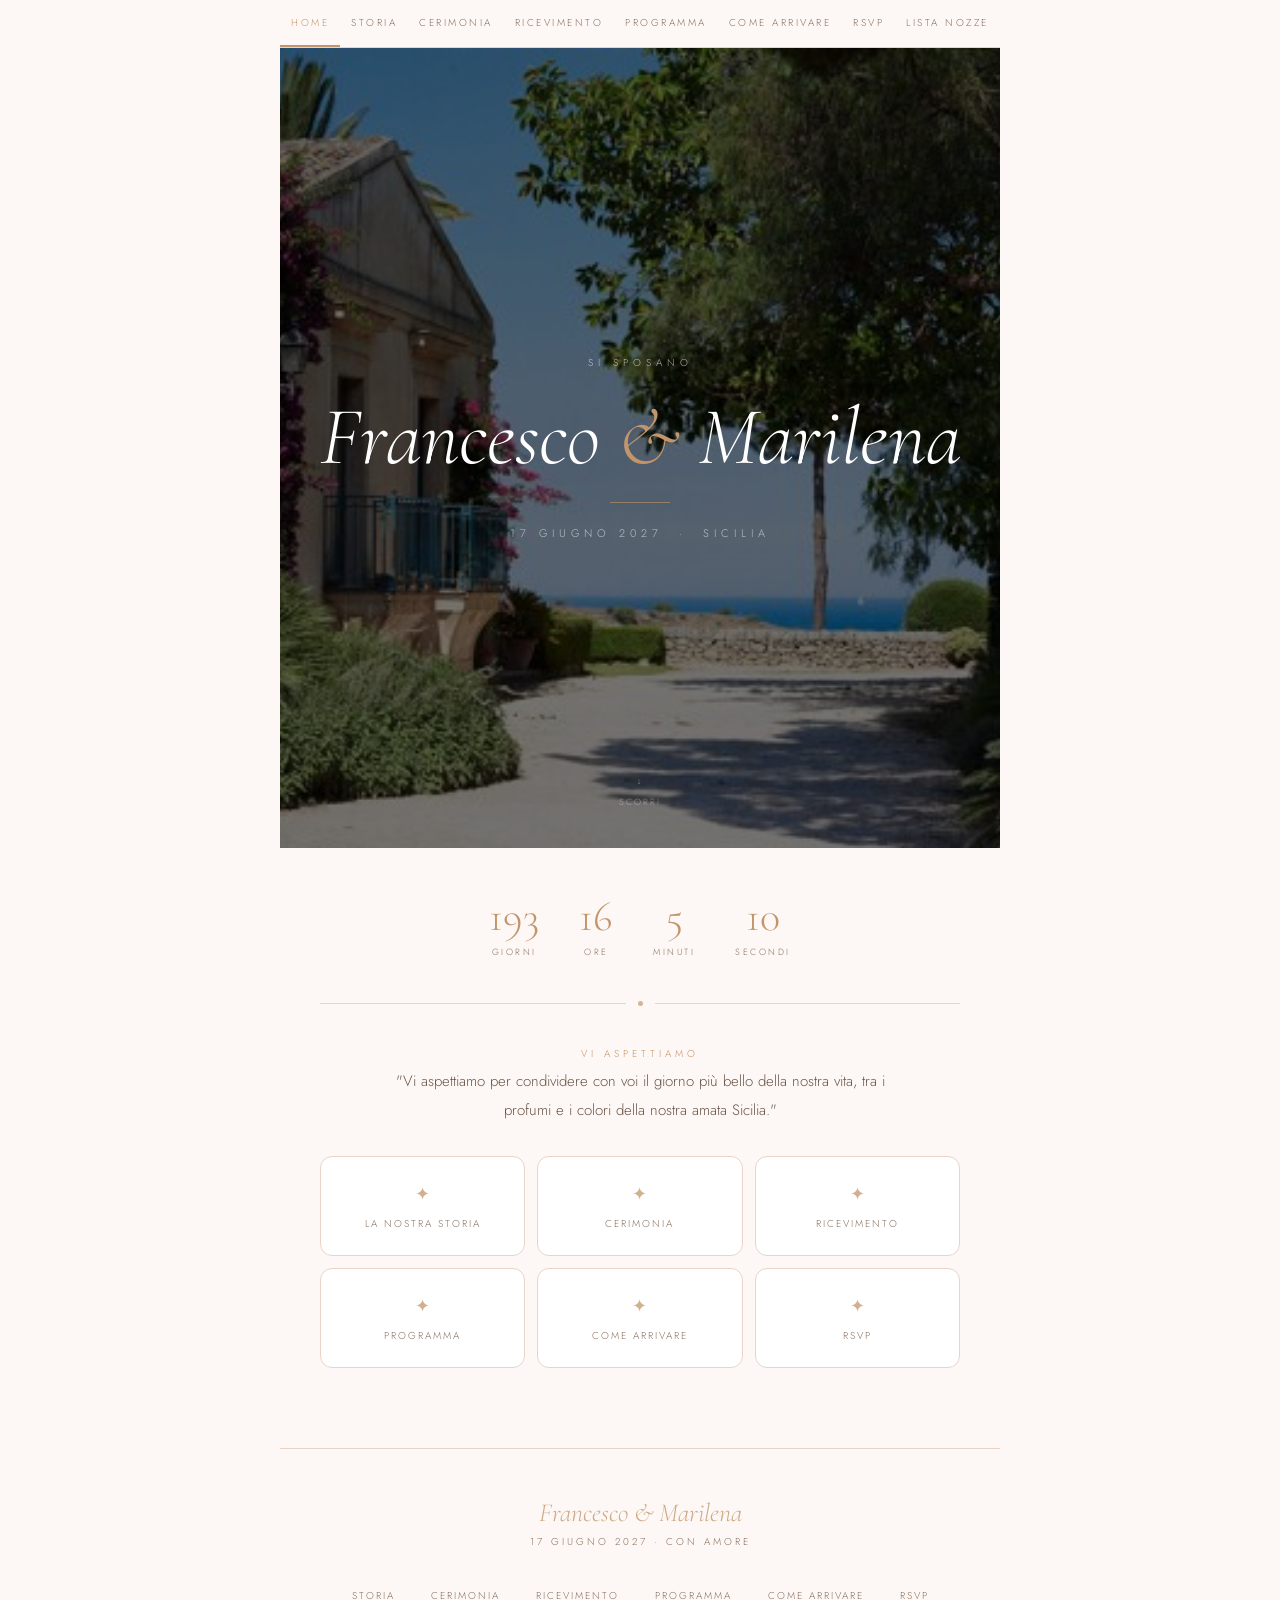
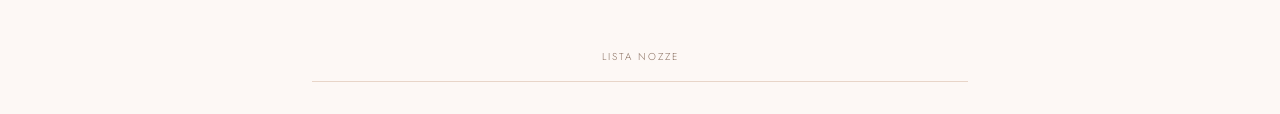
==== commit 5d0ead90: "Add files via upload" ====
--- a/index.html
+++ b/index.html
@@ -4,138 +4,83 @@
   <meta charset="UTF-8"/>
   <meta name="viewport" content="width=device-width, initial-scale=1.0"/>
   <title>Francesco & Marilena — 17 Giugno 2027</title>
+  <meta name="description" content="Francesco Di Pasquale e Marilena Palmira Arena si sposano il 17 giugno 2027 in Sicilia. Scopri tutti i dettagli del matrimonio."/>
+  <meta property="og:title" content="Francesco & Marilena — 17 Giugno 2027"/>
+  <meta property="og:description" content="Si sposano il 17 giugno 2027 in Sicilia. Duomo di Ortigia · Commenda di San Calogero."/>
+  <meta property="og:type" content="website"/>
+  <meta property="og:url" content="https://francesco-e-marilena.github.io/francesco-e-marilena/"/>
   <link rel="preconnect" href="https://fonts.googleapis.com">
   <link href="https://fonts.googleapis.com/css2?family=Cormorant+Garamond:ital,wght@0,300;0,400;1,300;1,400&family=Jost:wght@300;400&display=swap" rel="stylesheet">
   <style>
     *, *::before, *::after { box-sizing: border-box; margin: 0; padding: 0; }
     :root {
-      --cream: #fdf8f5;
-      --gold: #c4956a;
-      --gold-light: #e8d5c8;
-      --brown-dark: #2c2220;
-      --brown-mid: #6b5548;
-      --brown-light: #8a7060;
+      --cream: #fdf8f5; --gold: #c4956a; --gold-light: #e8d5c8;
+      --brown-dark: #2c2220; --brown-mid: #6b5548; --brown-light: #8a7060;
     }
     html { scroll-behavior: smooth; }
-    body {
-      font-family: 'Jost', sans-serif;
-      font-weight: 300;
-      background: var(--cream);
-      color: var(--brown-dark);
-      line-height: 1.7;
-      max-width: 720px;
-      margin: 0 auto;
-    }
+    body { font-family: 'Jost', sans-serif; font-weight: 300; background: var(--cream); color: var(--brown-dark); max-width: 720px; margin: 0 auto; }
 
-    nav {
-      position: sticky; top: 0; z-index: 100;
-      background: rgba(253,248,245,0.96);
-      backdrop-filter: blur(8px);
-      border-bottom: 0.5px solid var(--gold-light);
-      display: flex; justify-content: center; flex-wrap: wrap;
-    }
-    nav a {
-      font-size: 10px; letter-spacing: 3px; text-transform: uppercase;
-      color: var(--brown-light); text-decoration: none;
-      padding: 16px 12px; border-bottom: 2px solid transparent;
-      transition: color 0.2s, border-color 0.2s;
-    }
+    nav { position: sticky; top: 0; z-index: 100; background: rgba(253,248,245,0.96); backdrop-filter: blur(8px); border-bottom: 0.5px solid var(--gold-light); display: flex; justify-content: center; flex-wrap: wrap; }
+    nav a { font-size: 10px; letter-spacing: 2.5px; text-transform: uppercase; color: var(--brown-light); text-decoration: none; padding: 15px 11px; border-bottom: 2px solid transparent; transition: color 0.2s, border-color 0.2s; }
     nav a:hover, nav a.active { color: var(--gold); border-bottom-color: var(--gold); }
 
-    .hero {
-      position: relative; text-align: center;
-      height: 100vh; min-height: 560px; max-height: 780px;
-      display: flex; align-items: center; justify-content: center; overflow: hidden;
-    }
-    .hero-bg {
-      position: absolute; inset: 0;
-      background-image: url('commenda.jpg');
-      background-size: cover; background-position: center;
-      filter: brightness(0.48); transition: transform 10s ease;
-    }
+    .hero { position: relative; text-align: center; height: 100vh; min-height: 580px; max-height: 800px; display: flex; align-items: center; justify-content: center; overflow: hidden; }
+    .hero-bg { position: absolute; inset: 0; background-image: url('commenda.jpg'); background-size: cover; background-position: center; filter: brightness(0.46); transition: transform 10s ease; }
     .hero:hover .hero-bg { transform: scale(1.04); }
     .hero-content { position: relative; z-index: 1; padding: 0 2rem; }
-    .hero-label {
-      font-size: 10px; letter-spacing: 5px; text-transform: uppercase;
-      color: rgba(255,255,255,0.7); margin-bottom: 1.4rem;
-      opacity: 0; animation: fadeUp 0.8s ease forwards 0.1s;
-    }
-    .hero-names {
-      font-family: 'Cormorant Garamond', serif;
-      font-size: clamp(48px, 12vw, 78px);
-      font-weight: 300; font-style: italic; color: #fff; line-height: 1.05;
-      opacity: 0; animation: fadeUp 0.8s ease forwards 0.25s;
-    }
+    .hero-label { font-size: 10px; letter-spacing: 5px; text-transform: uppercase; color: rgba(255,255,255,0.65); margin-bottom: 1.6rem; opacity: 0; animation: fadeUp 0.9s ease forwards 0.1s; }
+    .hero-names { font-family: 'Cormorant Garamond', serif; font-size: clamp(50px, 13vw, 82px); font-weight: 300; font-style: italic; color: #fff; line-height: 1.02; opacity: 0; animation: fadeUp 0.9s ease forwards 0.28s; }
     .hero-amp { color: var(--gold); }
-    .hero-date {
-      font-size: 11px; letter-spacing: 4px; text-transform: uppercase;
-      color: rgba(255,255,255,0.65); margin-top: 1.4rem;
-      opacity: 0; animation: fadeUp 0.8s ease forwards 0.4s;
-    }
-    .hero-scroll {
-      position: absolute; bottom: 2.5rem; left: 50%; transform: translateX(-50%);
-      z-index: 1; display: flex; flex-direction: column; align-items: center; gap: 8px;
-      color: rgba(255,255,255,0.5); font-size: 10px; letter-spacing: 2px; text-transform: uppercase;
-      animation: bounce 2s infinite;
-    }
-    @keyframes bounce {
-      0%, 100% { transform: translateX(-50%) translateY(0); }
-      50% { transform: translateX(-50%) translateY(6px); }
-    }
-    @keyframes fadeUp {
-      from { opacity: 0; transform: translateY(16px); }
-      to   { opacity: 1; transform: translateY(0); }
-    }
+    .hero-divider { width: 60px; height: 0.5px; background: rgba(196,149,106,0.6); margin: 1.4rem auto; opacity: 0; animation: fadeUp 0.9s ease forwards 0.42s; }
+    .hero-date { font-size: 11px; letter-spacing: 5px; text-transform: uppercase; color: rgba(255,255,255,0.6); opacity: 0; animation: fadeUp 0.9s ease forwards 0.56s; }
+    .hero-scroll { position: absolute; bottom: 2.5rem; left: 50%; transform: translateX(-50%); z-index: 1; display: flex; flex-direction: column; align-items: center; gap: 8px; color: rgba(255,255,255,0.4); font-size: 9px; letter-spacing: 2px; text-transform: uppercase; animation: bounce 2.2s infinite; }
+    @keyframes bounce { 0%,100%{transform:translateX(-50%) translateY(0)}50%{transform:translateX(-50%) translateY(7px)} }
+    @keyframes fadeUp { from{opacity:0;transform:translateY(18px)}to{opacity:1;transform:translateY(0)} }
 
     .divider { display: flex; align-items: center; gap: 12px; padding: 0 2.5rem; margin: 2.5rem 0; }
     .div-line { flex: 1; height: 0.5px; background: var(--gold-light); }
     .div-dot { width: 5px; height: 5px; border-radius: 50%; background: var(--gold); opacity: 0.7; }
 
-    .countdown { display: flex; justify-content: center; gap: 2rem; padding: 2.5rem 2rem 0; }
+    .countdown { display: flex; justify-content: center; gap: 2.5rem; padding: 3rem 2rem 0; }
     .countdown-item { text-align: center; }
-    .countdown-num {
-      font-family: 'Cormorant Garamond', serif; font-size: 38px;
-      font-weight: 300; color: var(--gold); line-height: 1; display: block;
-    }
-    .countdown-label { font-size: 9px; letter-spacing: 2px; text-transform: uppercase; color: var(--brown-light); margin-top: 4px; }
+    .countdown-num { font-family: 'Cormorant Garamond', serif; font-size: 42px; font-weight: 300; color: var(--gold); line-height: 1; display: block; }
+    .countdown-label { font-size: 9px; letter-spacing: 2.5px; text-transform: uppercase; color: var(--brown-light); margin-top: 5px; }
 
     .section-label { font-size: 10px; letter-spacing: 4px; color: var(--gold); text-transform: uppercase; margin-bottom: 0.4rem; text-align: center; }
     .body-text { font-size: 15px; color: var(--brown-mid); line-height: 1.9; text-align: center; max-width: 520px; margin: 0 auto; }
 
     .quick-links { display: grid; grid-template-columns: repeat(3, 1fr); gap: 12px; padding: 0 2.5rem 3rem; }
-    .quick-link {
-      background: #fff; border: 0.5px solid var(--gold-light);
-      border-radius: 12px; padding: 1.4rem 1rem; text-align: center;
-      text-decoration: none; transition: border-color 0.2s, transform 0.2s; display: block;
-    }
+    .quick-link { background: #fff; border: 0.5px solid var(--gold-light); border-radius: 12px; padding: 1.5rem 1rem; text-align: center; text-decoration: none; transition: border-color 0.2s, transform 0.2s; display: block; }
     .quick-link:hover { border-color: var(--gold); transform: translateY(-2px); }
-    .quick-link-icon { font-size: 18px; color: var(--gold); opacity: 0.8; margin-bottom: 8px; }
+    .quick-link-icon { font-size: 18px; color: var(--gold); opacity: 0.75; margin-bottom: 9px; }
     .quick-link-label { font-size: 10px; letter-spacing: 2px; text-transform: uppercase; color: var(--brown-light); }
 
     footer { text-align: center; padding: 3rem 2rem 2rem; border-top: 0.5px solid var(--gold-light); margin-top: 2rem; }
     .footer-names { font-family: 'Cormorant Garamond', serif; font-size: 26px; font-style: italic; color: var(--gold); opacity: 0.8; }
     .footer-sub { font-size: 10px; letter-spacing: 3px; color: var(--brown-light); text-transform: uppercase; margin-top: 6px; }
-    .footer-nav { display: flex; justify-content: center; gap: 16px; margin-top: 1.5rem; flex-wrap: wrap; }
+    .footer-nav { display: flex; justify-content: center; gap: 14px; margin-top: 1.5rem; flex-wrap: wrap; }
     .footer-nav a { font-size: 10px; letter-spacing: 2px; text-transform: uppercase; color: var(--brown-light); text-decoration: none; transition: color 0.2s; }
     .footer-nav a:hover { color: var(--gold); }
 
-    @media (max-width: 500px) {
+    @media (max-width: 540px) {
       .quick-links { grid-template-columns: 1fr 1fr; }
-      nav a { padding: 12px 8px; font-size: 9px; letter-spacing: 2px; }
-      .countdown { gap: 1.2rem; }
+      nav a { padding: 12px 8px; font-size: 9px; letter-spacing: 1.5px; }
+      .countdown { gap: 1.4rem; }
+      .countdown-num { font-size: 34px; }
+      .divider { padding: 0 1.4rem; }
     }
   </style>
 </head>
 <body>
-
 <nav>
   <a href="index.html" class="active">Home</a>
   <a href="storia.html">Storia</a>
   <a href="cerimonia.html">Cerimonia</a>
   <a href="ricevimento.html">Ricevimento</a>
   <a href="programma.html">Programma</a>
+  <a href="arrivare.html">Come arrivare</a>
   <a href="rsvp.html">RSVP</a>
-  <a href="regalo.html">Regalo</a>
+  <a href="regalo.html">Lista nozze</a>
 </nav>
 
 <div class="hero">
@@ -143,6 +88,7 @@
   <div class="hero-content">
     <p class="hero-label">Si sposano</p>
     <h1 class="hero-names">Francesco <span class="hero-amp">&</span> Marilena</h1>
+    <div class="hero-divider"></div>
     <p class="hero-date">17 Giugno 2027 &nbsp;·&nbsp; Sicilia</p>
   </div>
   <div class="hero-scroll"><span>↓</span>scorri</div>
@@ -159,6 +105,7 @@
 
 <div style="padding: 0 2.5rem 2rem; text-align: center;">
   <p class="section-label">Vi aspettiamo</p>
+  <!-- TESTO PERSONALIZZABILE: sostituisci questa frase con una vostra citazione personale -->
   <p class="body-text">"Vi aspettiamo per condividere con voi il giorno più bello della nostra vita, tra i profumi e i colori della nostra amata Sicilia."</p>
 </div>
 
@@ -167,8 +114,8 @@
   <a class="quick-link" href="cerimonia.html"><div class="quick-link-icon">✦</div><div class="quick-link-label">Cerimonia</div></a>
   <a class="quick-link" href="ricevimento.html"><div class="quick-link-icon">✦</div><div class="quick-link-label">Ricevimento</div></a>
   <a class="quick-link" href="programma.html"><div class="quick-link-icon">✦</div><div class="quick-link-label">Programma</div></a>
+  <a class="quick-link" href="arrivare.html"><div class="quick-link-icon">✦</div><div class="quick-link-label">Come arrivare</div></a>
   <a class="quick-link" href="rsvp.html"><div class="quick-link-icon">✦</div><div class="quick-link-label">RSVP</div></a>
-  <a class="quick-link" href="regalo.html"><div class="quick-link-icon">✦</div><div class="quick-link-label">Lista nozze</div></a>
 </div>
 
 <footer>
@@ -179,14 +126,15 @@
     <a href="cerimonia.html">Cerimonia</a>
     <a href="ricevimento.html">Ricevimento</a>
     <a href="programma.html">Programma</a>
+    <a href="arrivare.html">Come arrivare</a>
     <a href="rsvp.html">RSVP</a>
-    <a href="regalo.html">Regalo</a>
+    <a href="regalo.html">Lista nozze</a>
   </nav>
 </footer>
 
 <script>
   function tick() {
-    const diff = new Date('2027-06-17T16:00:00') - new Date();
+    const diff = new Date('2027-06-17T16:30:00') - new Date();
     if (diff <= 0) return;
     document.getElementById('cd-days').textContent  = Math.floor(diff / 86400000);
     document.getElementById('cd-hours').textContent = Math.floor((diff % 86400000) / 3600000);
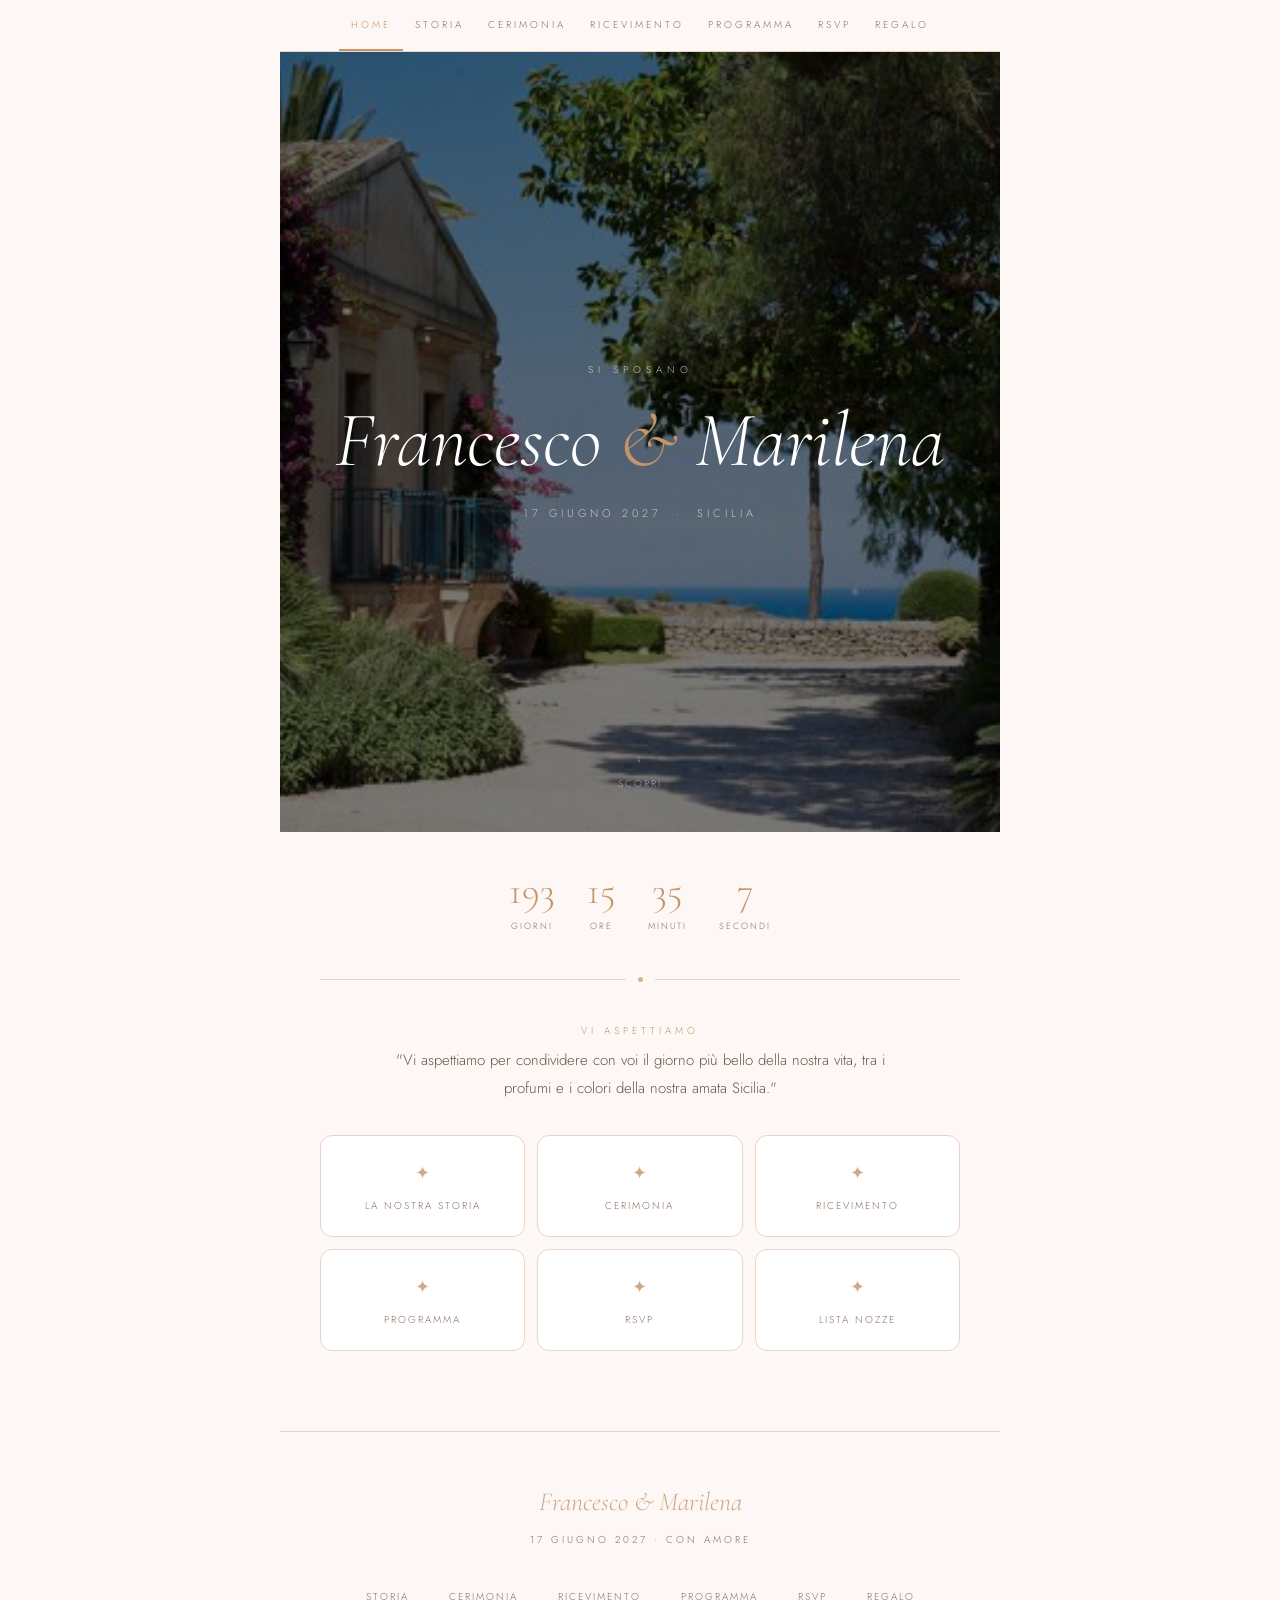
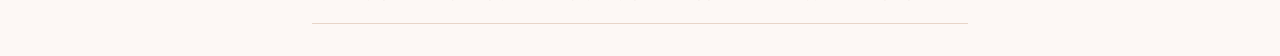
==== commit 0e5eca71: "Add files via upload" ====
--- a/index.html
+++ b/index.html
@@ -4,83 +4,138 @@
   <meta charset="UTF-8"/>
   <meta name="viewport" content="width=device-width, initial-scale=1.0"/>
   <title>Francesco & Marilena — 17 Giugno 2027</title>
-  <meta name="description" content="Francesco Di Pasquale e Marilena Palmira Arena si sposano il 17 giugno 2027 in Sicilia. Scopri tutti i dettagli del matrimonio."/>
-  <meta property="og:title" content="Francesco & Marilena — 17 Giugno 2027"/>
-  <meta property="og:description" content="Si sposano il 17 giugno 2027 in Sicilia. Duomo di Ortigia · Commenda di San Calogero."/>
-  <meta property="og:type" content="website"/>
-  <meta property="og:url" content="https://francesco-e-marilena.github.io/francesco-e-marilena/"/>
   <link rel="preconnect" href="https://fonts.googleapis.com">
   <link href="https://fonts.googleapis.com/css2?family=Cormorant+Garamond:ital,wght@0,300;0,400;1,300;1,400&family=Jost:wght@300;400&display=swap" rel="stylesheet">
   <style>
     *, *::before, *::after { box-sizing: border-box; margin: 0; padding: 0; }
     :root {
-      --cream: #fdf8f5; --gold: #c4956a; --gold-light: #e8d5c8;
-      --brown-dark: #2c2220; --brown-mid: #6b5548; --brown-light: #8a7060;
+      --cream: #fdf8f5;
+      --gold: #c4956a;
+      --gold-light: #e8d5c8;
+      --brown-dark: #2c2220;
+      --brown-mid: #6b5548;
+      --brown-light: #8a7060;
     }
     html { scroll-behavior: smooth; }
-    body { font-family: 'Jost', sans-serif; font-weight: 300; background: var(--cream); color: var(--brown-dark); max-width: 720px; margin: 0 auto; }
+    body {
+      font-family: 'Jost', sans-serif;
+      font-weight: 300;
+      background: var(--cream);
+      color: var(--brown-dark);
+      line-height: 1.7;
+      max-width: 720px;
+      margin: 0 auto;
+    }
 
-    nav { position: sticky; top: 0; z-index: 100; background: rgba(253,248,245,0.96); backdrop-filter: blur(8px); border-bottom: 0.5px solid var(--gold-light); display: flex; justify-content: center; flex-wrap: wrap; }
-    nav a { font-size: 10px; letter-spacing: 2.5px; text-transform: uppercase; color: var(--brown-light); text-decoration: none; padding: 15px 11px; border-bottom: 2px solid transparent; transition: color 0.2s, border-color 0.2s; }
+    nav {
+      position: sticky; top: 0; z-index: 100;
+      background: rgba(253,248,245,0.96);
+      backdrop-filter: blur(8px);
+      border-bottom: 0.5px solid var(--gold-light);
+      display: flex; justify-content: center; flex-wrap: wrap;
+    }
+    nav a {
+      font-size: 10px; letter-spacing: 3px; text-transform: uppercase;
+      color: var(--brown-light); text-decoration: none;
+      padding: 16px 12px; border-bottom: 2px solid transparent;
+      transition: color 0.2s, border-color 0.2s;
+    }
     nav a:hover, nav a.active { color: var(--gold); border-bottom-color: var(--gold); }
 
-    .hero { position: relative; text-align: center; height: 100vh; min-height: 580px; max-height: 800px; display: flex; align-items: center; justify-content: center; overflow: hidden; }
-    .hero-bg { position: absolute; inset: 0; background-image: url('commenda.jpg'); background-size: cover; background-position: center; filter: brightness(0.46); transition: transform 10s ease; }
+    .hero {
+      position: relative; text-align: center;
+      height: 100vh; min-height: 560px; max-height: 780px;
+      display: flex; align-items: center; justify-content: center; overflow: hidden;
+    }
+    .hero-bg {
+      position: absolute; inset: 0;
+      background-image: url('commenda.jpg');
+      background-size: cover; background-position: center;
+      filter: brightness(0.48); transition: transform 10s ease;
+    }
     .hero:hover .hero-bg { transform: scale(1.04); }
     .hero-content { position: relative; z-index: 1; padding: 0 2rem; }
-    .hero-label { font-size: 10px; letter-spacing: 5px; text-transform: uppercase; color: rgba(255,255,255,0.65); margin-bottom: 1.6rem; opacity: 0; animation: fadeUp 0.9s ease forwards 0.1s; }
-    .hero-names { font-family: 'Cormorant Garamond', serif; font-size: clamp(50px, 13vw, 82px); font-weight: 300; font-style: italic; color: #fff; line-height: 1.02; opacity: 0; animation: fadeUp 0.9s ease forwards 0.28s; }
+    .hero-label {
+      font-size: 10px; letter-spacing: 5px; text-transform: uppercase;
+      color: rgba(255,255,255,0.7); margin-bottom: 1.4rem;
+      opacity: 0; animation: fadeUp 0.8s ease forwards 0.1s;
+    }
+    .hero-names {
+      font-family: 'Cormorant Garamond', serif;
+      font-size: clamp(48px, 12vw, 78px);
+      font-weight: 300; font-style: italic; color: #fff; line-height: 1.05;
+      opacity: 0; animation: fadeUp 0.8s ease forwards 0.25s;
+    }
     .hero-amp { color: var(--gold); }
-    .hero-divider { width: 60px; height: 0.5px; background: rgba(196,149,106,0.6); margin: 1.4rem auto; opacity: 0; animation: fadeUp 0.9s ease forwards 0.42s; }
-    .hero-date { font-size: 11px; letter-spacing: 5px; text-transform: uppercase; color: rgba(255,255,255,0.6); opacity: 0; animation: fadeUp 0.9s ease forwards 0.56s; }
-    .hero-scroll { position: absolute; bottom: 2.5rem; left: 50%; transform: translateX(-50%); z-index: 1; display: flex; flex-direction: column; align-items: center; gap: 8px; color: rgba(255,255,255,0.4); font-size: 9px; letter-spacing: 2px; text-transform: uppercase; animation: bounce 2.2s infinite; }
-    @keyframes bounce { 0%,100%{transform:translateX(-50%) translateY(0)}50%{transform:translateX(-50%) translateY(7px)} }
-    @keyframes fadeUp { from{opacity:0;transform:translateY(18px)}to{opacity:1;transform:translateY(0)} }
+    .hero-date {
+      font-size: 11px; letter-spacing: 4px; text-transform: uppercase;
+      color: rgba(255,255,255,0.65); margin-top: 1.4rem;
+      opacity: 0; animation: fadeUp 0.8s ease forwards 0.4s;
+    }
+    .hero-scroll {
+      position: absolute; bottom: 2.5rem; left: 50%; transform: translateX(-50%);
+      z-index: 1; display: flex; flex-direction: column; align-items: center; gap: 8px;
+      color: rgba(255,255,255,0.5); font-size: 10px; letter-spacing: 2px; text-transform: uppercase;
+      animation: bounce 2s infinite;
+    }
+    @keyframes bounce {
+      0%, 100% { transform: translateX(-50%) translateY(0); }
+      50% { transform: translateX(-50%) translateY(6px); }
+    }
+    @keyframes fadeUp {
+      from { opacity: 0; transform: translateY(16px); }
+      to   { opacity: 1; transform: translateY(0); }
+    }
 
     .divider { display: flex; align-items: center; gap: 12px; padding: 0 2.5rem; margin: 2.5rem 0; }
     .div-line { flex: 1; height: 0.5px; background: var(--gold-light); }
     .div-dot { width: 5px; height: 5px; border-radius: 50%; background: var(--gold); opacity: 0.7; }
 
-    .countdown { display: flex; justify-content: center; gap: 2.5rem; padding: 3rem 2rem 0; }
+    .countdown { display: flex; justify-content: center; gap: 2rem; padding: 2.5rem 2rem 0; }
     .countdown-item { text-align: center; }
-    .countdown-num { font-family: 'Cormorant Garamond', serif; font-size: 42px; font-weight: 300; color: var(--gold); line-height: 1; display: block; }
-    .countdown-label { font-size: 9px; letter-spacing: 2.5px; text-transform: uppercase; color: var(--brown-light); margin-top: 5px; }
+    .countdown-num {
+      font-family: 'Cormorant Garamond', serif; font-size: 38px;
+      font-weight: 300; color: var(--gold); line-height: 1; display: block;
+    }
+    .countdown-label { font-size: 9px; letter-spacing: 2px; text-transform: uppercase; color: var(--brown-light); margin-top: 4px; }
 
     .section-label { font-size: 10px; letter-spacing: 4px; color: var(--gold); text-transform: uppercase; margin-bottom: 0.4rem; text-align: center; }
     .body-text { font-size: 15px; color: var(--brown-mid); line-height: 1.9; text-align: center; max-width: 520px; margin: 0 auto; }
 
     .quick-links { display: grid; grid-template-columns: repeat(3, 1fr); gap: 12px; padding: 0 2.5rem 3rem; }
-    .quick-link { background: #fff; border: 0.5px solid var(--gold-light); border-radius: 12px; padding: 1.5rem 1rem; text-align: center; text-decoration: none; transition: border-color 0.2s, transform 0.2s; display: block; }
+    .quick-link {
+      background: #fff; border: 0.5px solid var(--gold-light);
+      border-radius: 12px; padding: 1.4rem 1rem; text-align: center;
+      text-decoration: none; transition: border-color 0.2s, transform 0.2s; display: block;
+    }
     .quick-link:hover { border-color: var(--gold); transform: translateY(-2px); }
-    .quick-link-icon { font-size: 18px; color: var(--gold); opacity: 0.75; margin-bottom: 9px; }
+    .quick-link-icon { font-size: 18px; color: var(--gold); opacity: 0.8; margin-bottom: 8px; }
     .quick-link-label { font-size: 10px; letter-spacing: 2px; text-transform: uppercase; color: var(--brown-light); }
 
     footer { text-align: center; padding: 3rem 2rem 2rem; border-top: 0.5px solid var(--gold-light); margin-top: 2rem; }
     .footer-names { font-family: 'Cormorant Garamond', serif; font-size: 26px; font-style: italic; color: var(--gold); opacity: 0.8; }
     .footer-sub { font-size: 10px; letter-spacing: 3px; color: var(--brown-light); text-transform: uppercase; margin-top: 6px; }
-    .footer-nav { display: flex; justify-content: center; gap: 14px; margin-top: 1.5rem; flex-wrap: wrap; }
+    .footer-nav { display: flex; justify-content: center; gap: 16px; margin-top: 1.5rem; flex-wrap: wrap; }
     .footer-nav a { font-size: 10px; letter-spacing: 2px; text-transform: uppercase; color: var(--brown-light); text-decoration: none; transition: color 0.2s; }
     .footer-nav a:hover { color: var(--gold); }
 
-    @media (max-width: 540px) {
+    @media (max-width: 500px) {
       .quick-links { grid-template-columns: 1fr 1fr; }
-      nav a { padding: 12px 8px; font-size: 9px; letter-spacing: 1.5px; }
-      .countdown { gap: 1.4rem; }
-      .countdown-num { font-size: 34px; }
-      .divider { padding: 0 1.4rem; }
+      nav a { padding: 12px 8px; font-size: 9px; letter-spacing: 2px; }
+      .countdown { gap: 1.2rem; }
     }
   </style>
 </head>
 <body>
+
 <nav>
   <a href="index.html" class="active">Home</a>
   <a href="storia.html">Storia</a>
   <a href="cerimonia.html">Cerimonia</a>
   <a href="ricevimento.html">Ricevimento</a>
   <a href="programma.html">Programma</a>
-  <a href="arrivare.html">Come arrivare</a>
   <a href="rsvp.html">RSVP</a>
-  <a href="regalo.html">Lista nozze</a>
+  <a href="regalo.html">Regalo</a>
 </nav>
 
 <div class="hero">
@@ -88,7 +143,6 @@
   <div class="hero-content">
     <p class="hero-label">Si sposano</p>
     <h1 class="hero-names">Francesco <span class="hero-amp">&</span> Marilena</h1>
-    <div class="hero-divider"></div>
     <p class="hero-date">17 Giugno 2027 &nbsp;·&nbsp; Sicilia</p>
   </div>
   <div class="hero-scroll"><span>↓</span>scorri</div>
@@ -105,7 +159,6 @@
 
 <div style="padding: 0 2.5rem 2rem; text-align: center;">
   <p class="section-label">Vi aspettiamo</p>
-  <!-- TESTO PERSONALIZZABILE: sostituisci questa frase con una vostra citazione personale -->
   <p class="body-text">"Vi aspettiamo per condividere con voi il giorno più bello della nostra vita, tra i profumi e i colori della nostra amata Sicilia."</p>
 </div>
 
@@ -114,8 +167,8 @@
   <a class="quick-link" href="cerimonia.html"><div class="quick-link-icon">✦</div><div class="quick-link-label">Cerimonia</div></a>
   <a class="quick-link" href="ricevimento.html"><div class="quick-link-icon">✦</div><div class="quick-link-label">Ricevimento</div></a>
   <a class="quick-link" href="programma.html"><div class="quick-link-icon">✦</div><div class="quick-link-label">Programma</div></a>
-  <a class="quick-link" href="arrivare.html"><div class="quick-link-icon">✦</div><div class="quick-link-label">Come arrivare</div></a>
   <a class="quick-link" href="rsvp.html"><div class="quick-link-icon">✦</div><div class="quick-link-label">RSVP</div></a>
+  <a class="quick-link" href="regalo.html"><div class="quick-link-icon">✦</div><div class="quick-link-label">Lista nozze</div></a>
 </div>
 
 <footer>
@@ -126,15 +179,14 @@
     <a href="cerimonia.html">Cerimonia</a>
     <a href="ricevimento.html">Ricevimento</a>
     <a href="programma.html">Programma</a>
-    <a href="arrivare.html">Come arrivare</a>
     <a href="rsvp.html">RSVP</a>
-    <a href="regalo.html">Lista nozze</a>
+    <a href="regalo.html">Regalo</a>
   </nav>
 </footer>
 
 <script>
   function tick() {
-    const diff = new Date('2027-06-17T16:30:00') - new Date();
+    const diff = new Date('2027-06-17T16:00:00') - new Date();
     if (diff <= 0) return;
     document.getElementById('cd-days').textContent  = Math.floor(diff / 86400000);
     document.getElementById('cd-hours').textContent = Math.floor((diff % 86400000) / 3600000);
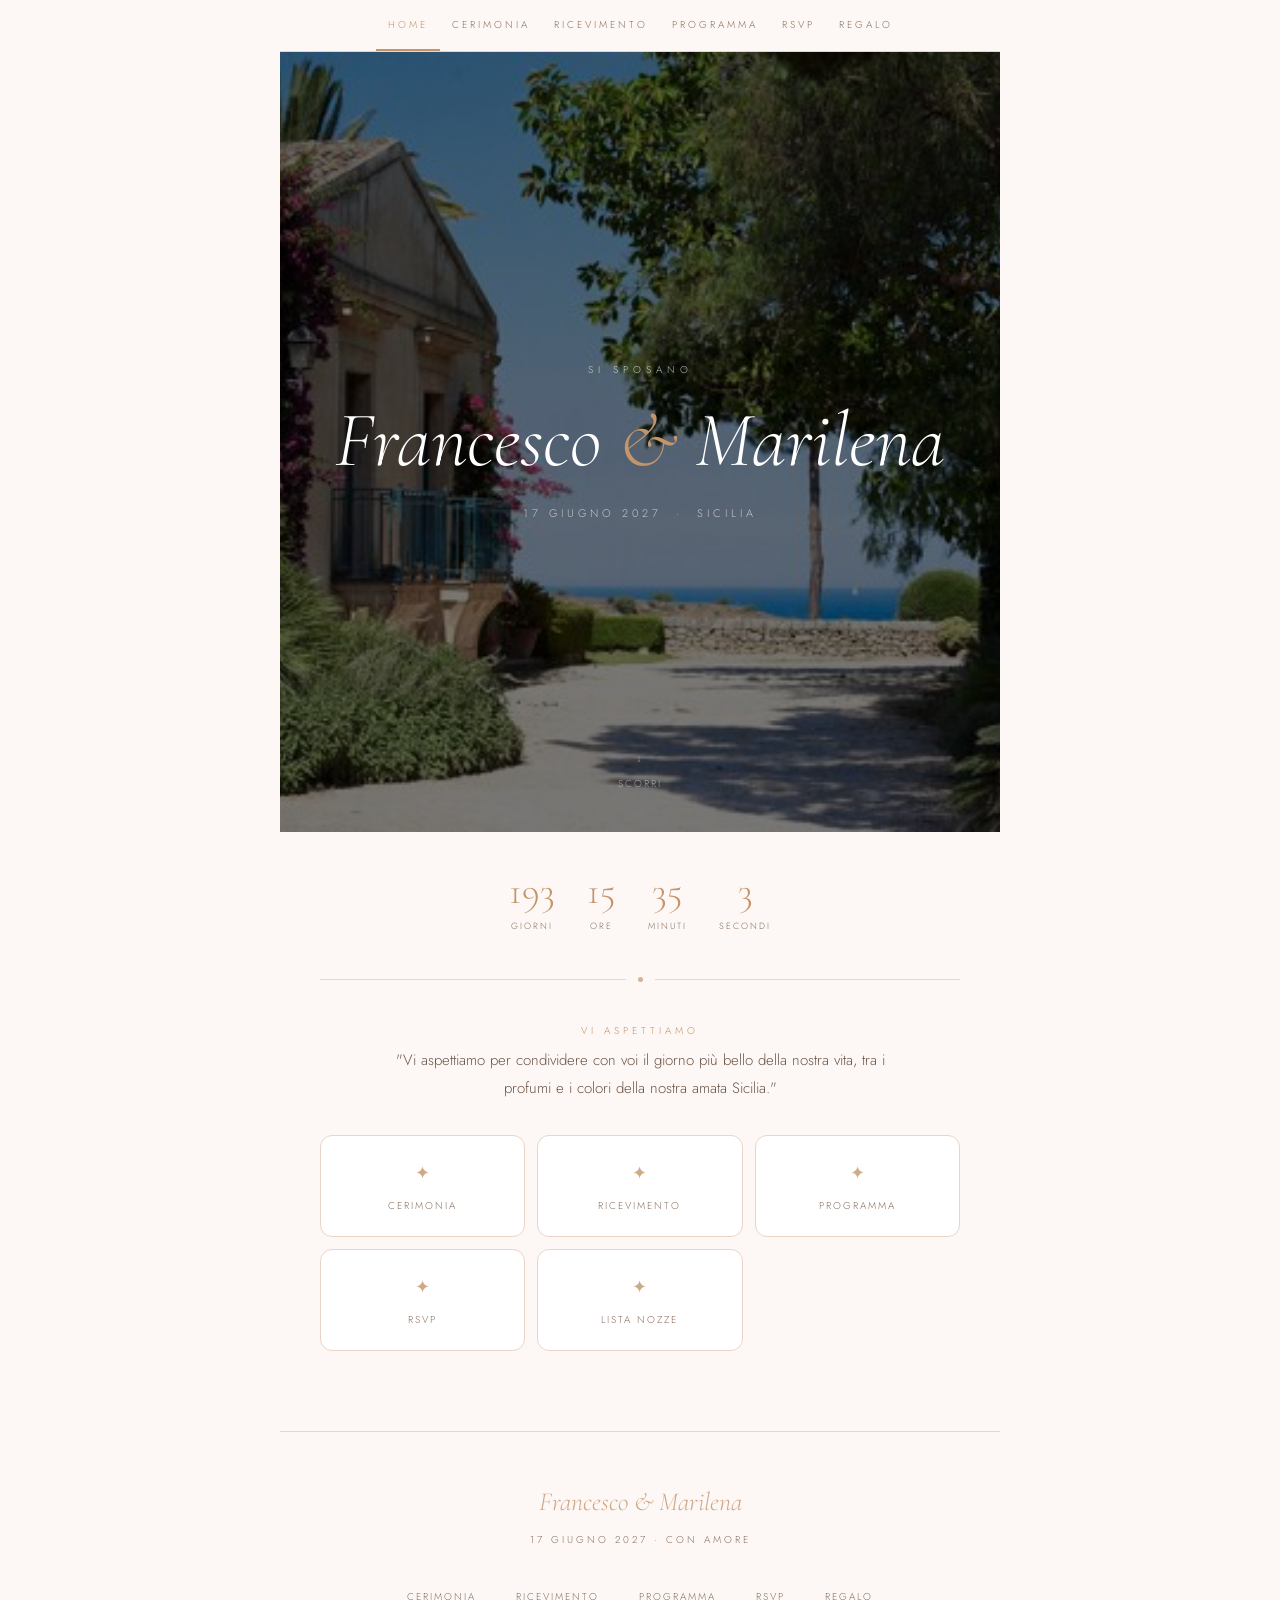
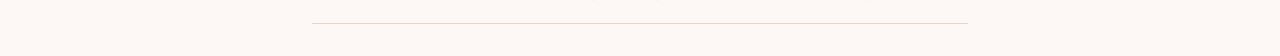
==== commit acd288c4: "Add files via upload" ====
--- a/index.html
+++ b/index.html
@@ -130,7 +130,6 @@
 
 <nav>
   <a href="index.html" class="active">Home</a>
-  <a href="storia.html">Storia</a>
   <a href="cerimonia.html">Cerimonia</a>
   <a href="ricevimento.html">Ricevimento</a>
   <a href="programma.html">Programma</a>
@@ -163,7 +162,6 @@
 </div>
 
 <div class="quick-links">
-  <a class="quick-link" href="storia.html"><div class="quick-link-icon">✦</div><div class="quick-link-label">La nostra storia</div></a>
   <a class="quick-link" href="cerimonia.html"><div class="quick-link-icon">✦</div><div class="quick-link-label">Cerimonia</div></a>
   <a class="quick-link" href="ricevimento.html"><div class="quick-link-icon">✦</div><div class="quick-link-label">Ricevimento</div></a>
   <a class="quick-link" href="programma.html"><div class="quick-link-icon">✦</div><div class="quick-link-label">Programma</div></a>
@@ -175,7 +173,6 @@
   <p class="footer-names">Francesco & Marilena</p>
   <p class="footer-sub">17 Giugno 2027 · Con amore</p>
   <nav class="footer-nav">
-    <a href="storia.html">Storia</a>
     <a href="cerimonia.html">Cerimonia</a>
     <a href="ricevimento.html">Ricevimento</a>
     <a href="programma.html">Programma</a>
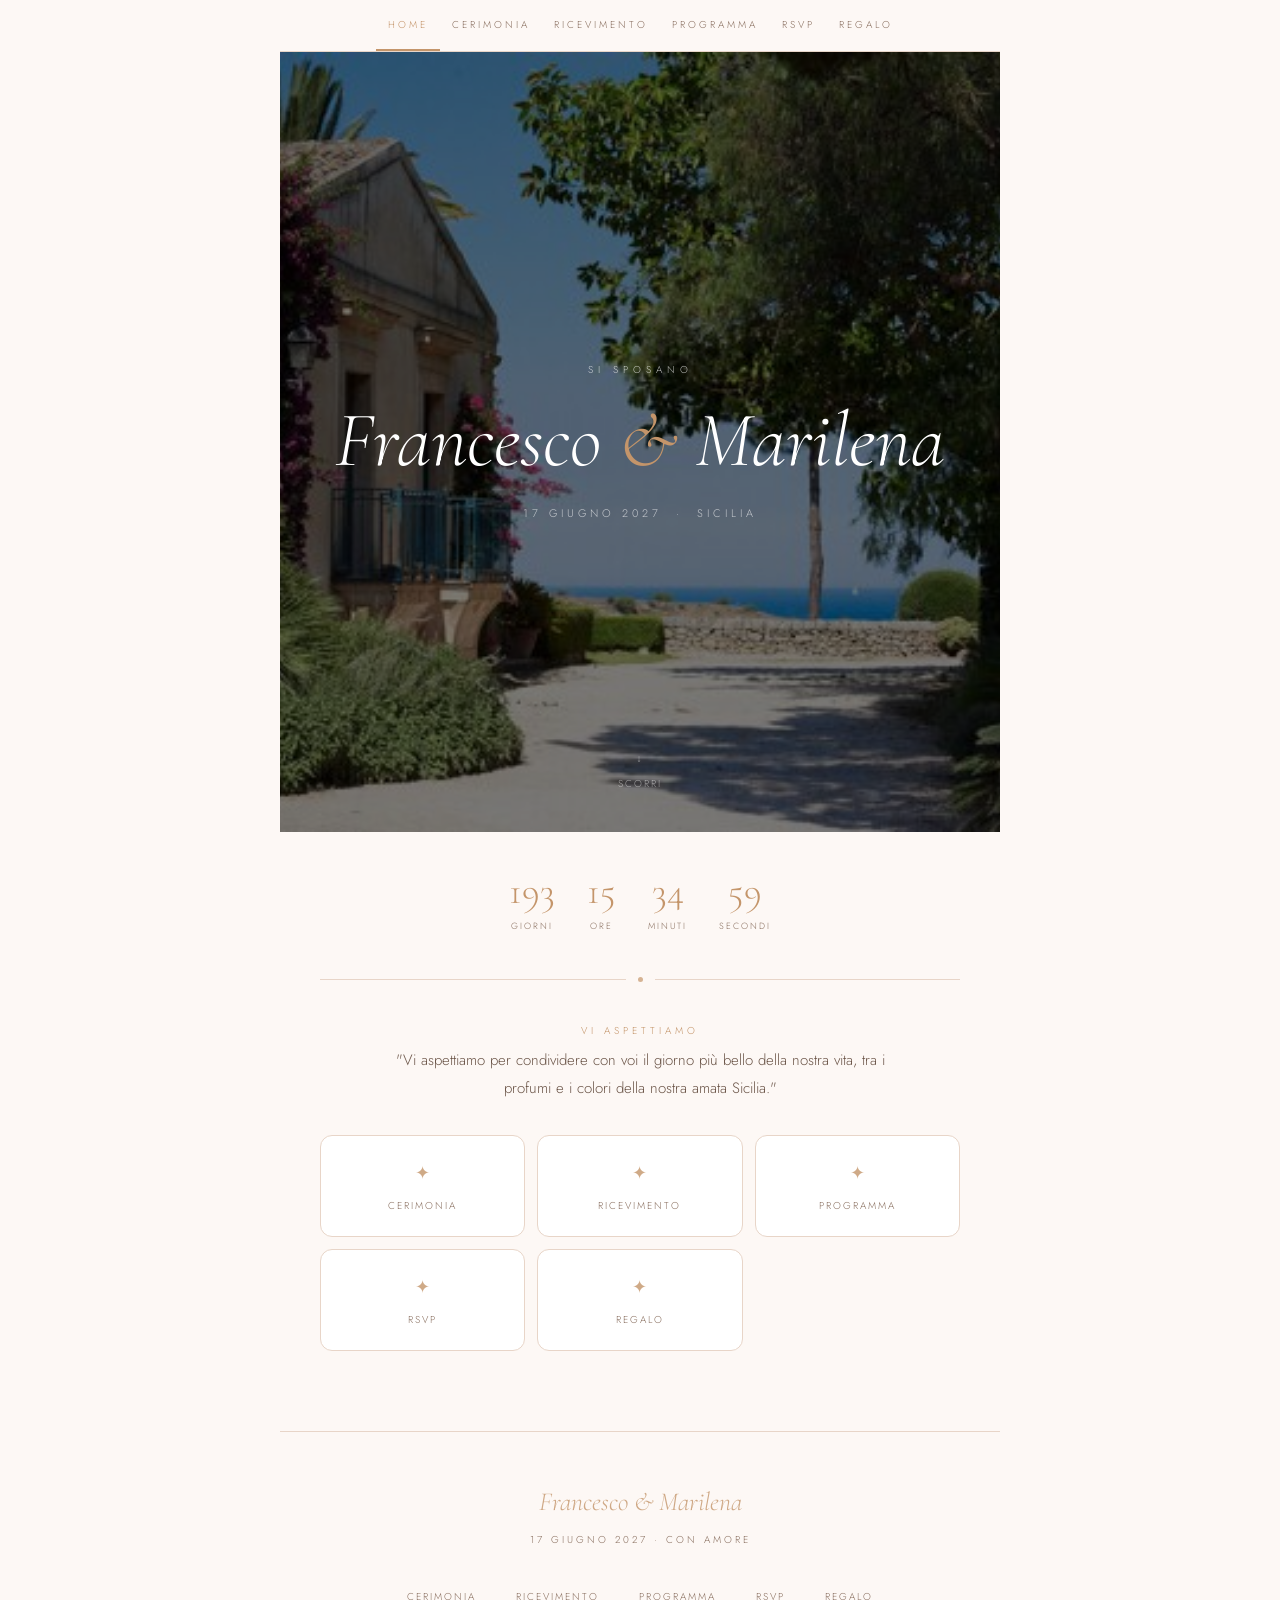
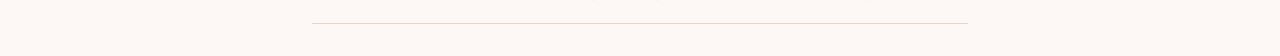
==== commit 4e1014c4: "Add files via upload" ====
--- a/index.html
+++ b/index.html
@@ -166,7 +166,7 @@
   <a class="quick-link" href="ricevimento.html"><div class="quick-link-icon">✦</div><div class="quick-link-label">Ricevimento</div></a>
   <a class="quick-link" href="programma.html"><div class="quick-link-icon">✦</div><div class="quick-link-label">Programma</div></a>
   <a class="quick-link" href="rsvp.html"><div class="quick-link-icon">✦</div><div class="quick-link-label">RSVP</div></a>
-  <a class="quick-link" href="regalo.html"><div class="quick-link-icon">✦</div><div class="quick-link-label">Lista nozze</div></a>
+  <a class="quick-link" href="regalo.html"><div class="quick-link-icon">✦</div><div class="quick-link-label">Regalo</div></a>
 </div>
 
 <footer>
